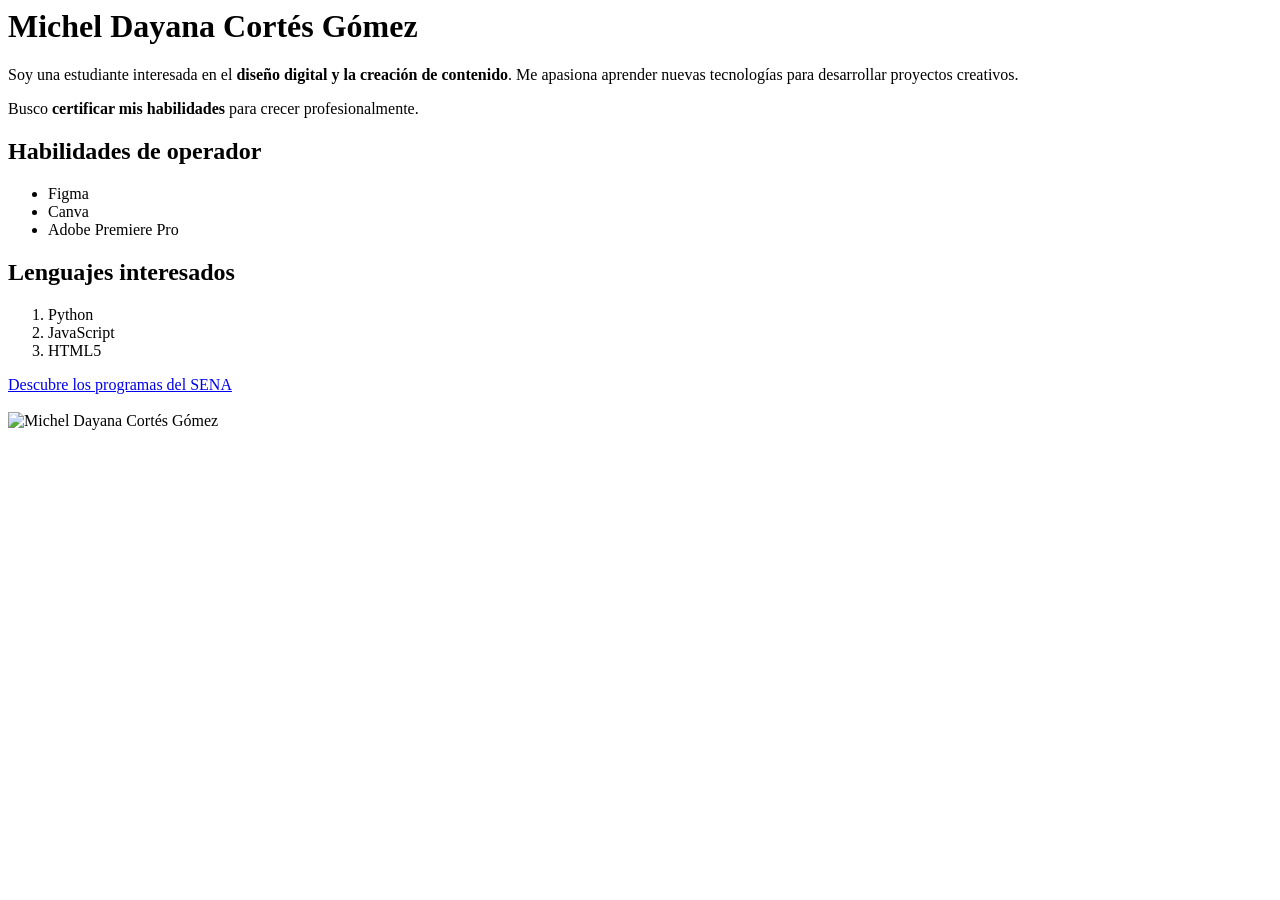
==== index.html @ e856a2d6 "feat: maquetacion completa del expediente" ====
<title>Michel Dayana Cortés Gómez</title>

<link rel="icon" type="image/png" href="https://senacertificados.co/wp-content/uploads/2021/10/logo-de-SENA-png-Negro-300x300-1.png">
</head>

<body>

<h1>Michel Dayana Cortés Gómez</h1>

<p>Soy una estudiante interesada en el <strong>diseño digital y la creación de contenido</strong>. Me apasiona aprender nuevas tecnologías para desarrollar proyectos creativos.</p>

<p>Busco <strong>certificar mis habilidades</strong> para crecer profesionalmente.</p>

<h2>Habilidades de operador</h2>
<ul>
    <li>Figma</li>
    <li>Canva</li>
    <li>Adobe Premiere Pro</li>
</ul>

<h2>Lenguajes interesados</h2>
<ol>
    <li>Python</li>
    <li>JavaScript</li>
    <li>HTML5</li>
</ol>

<a href="https://betowa.sena.edu.co/" target="_blank">
    Descubre los programas del SENA
</a>

<br><br>

<img src="https://r2.fivemanage.com/zHk4zTN1HfpNcmzy6vzPD/descarga(16).jpeg" alt="Michel Dayana Cortés Gómez">

</body>
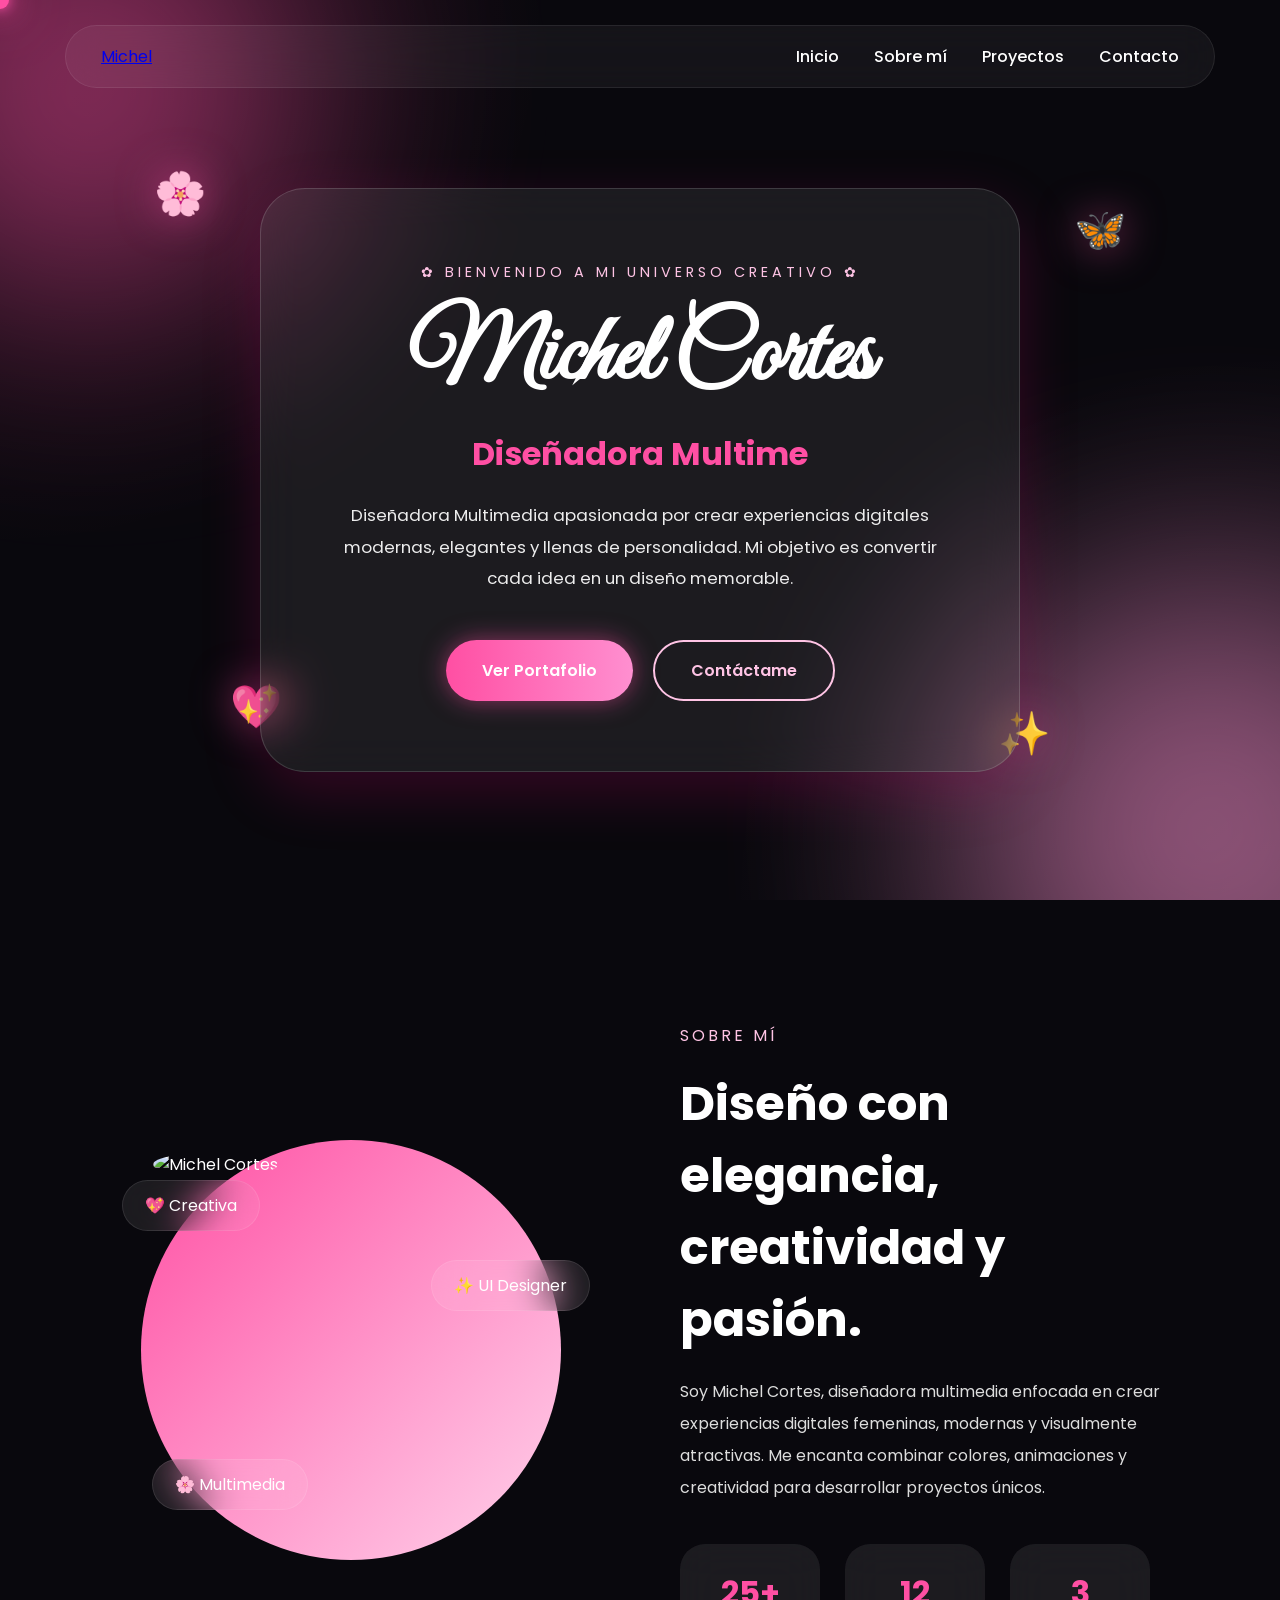
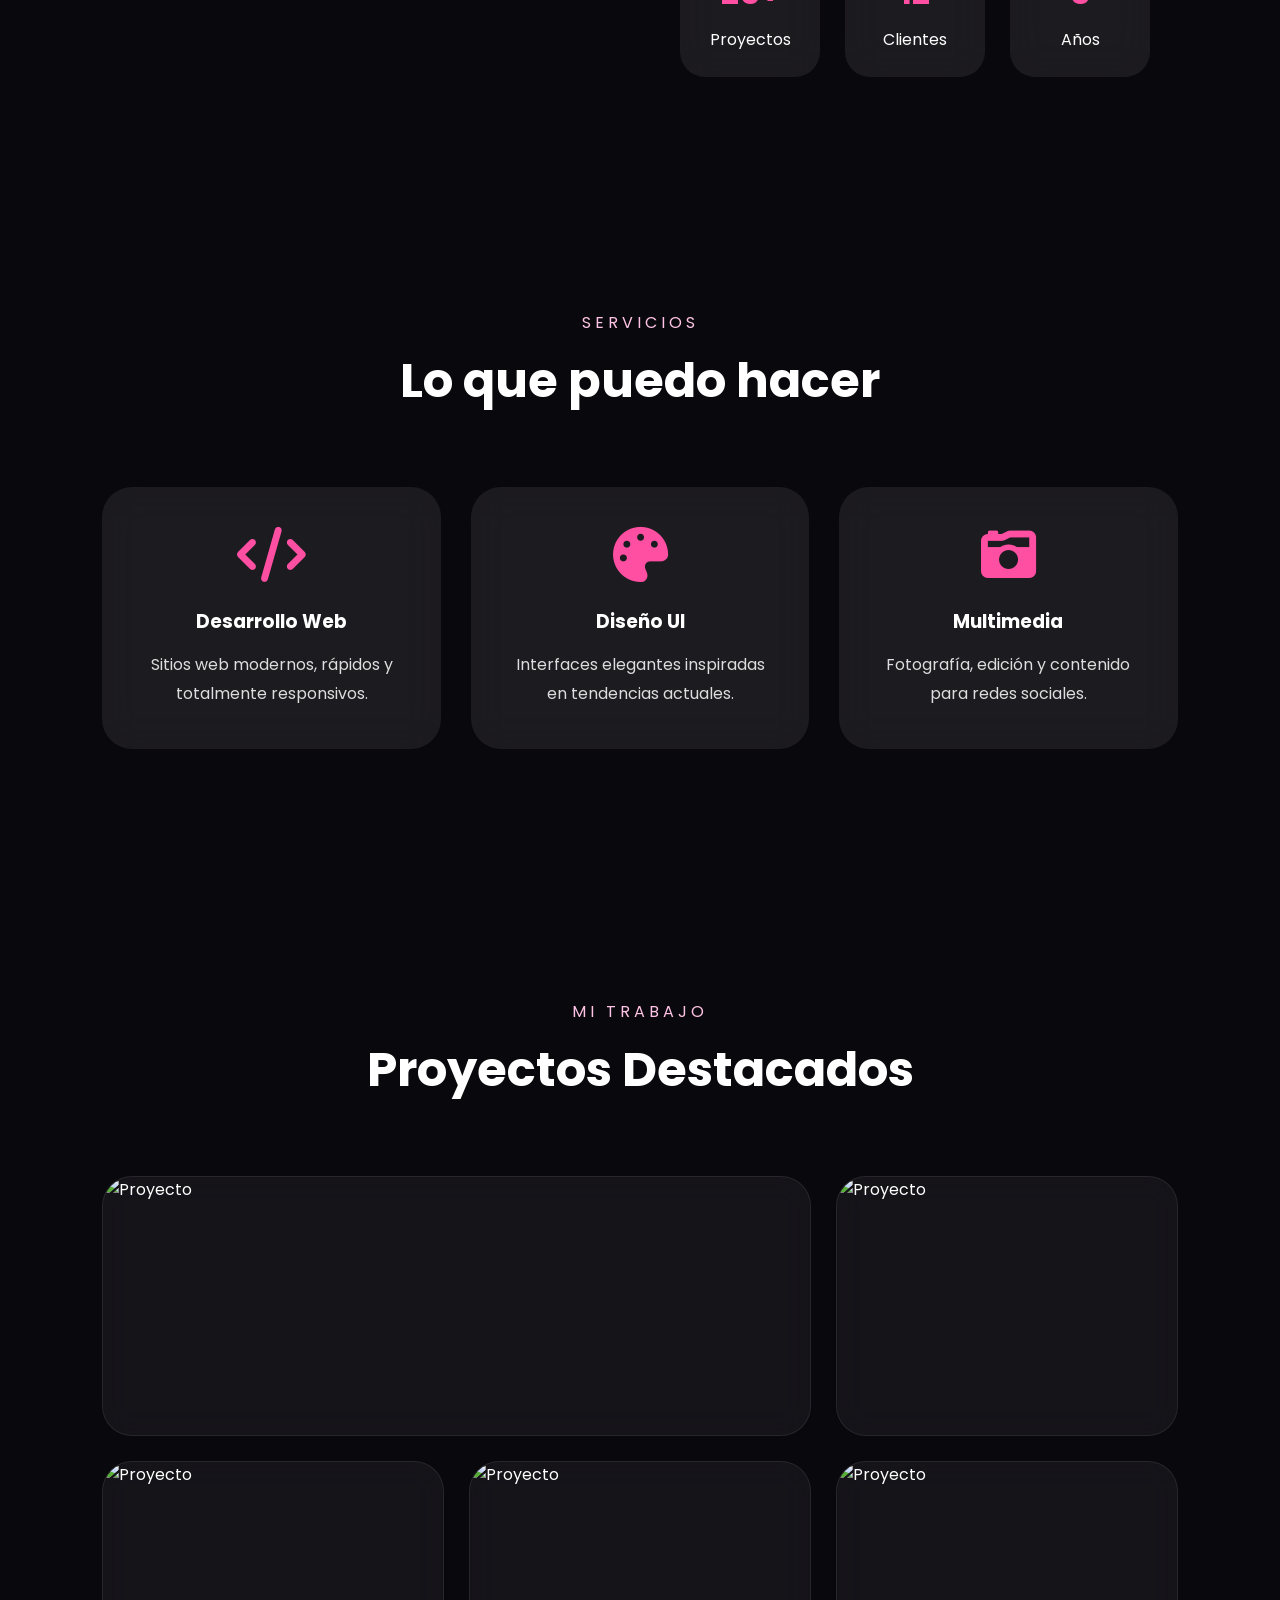
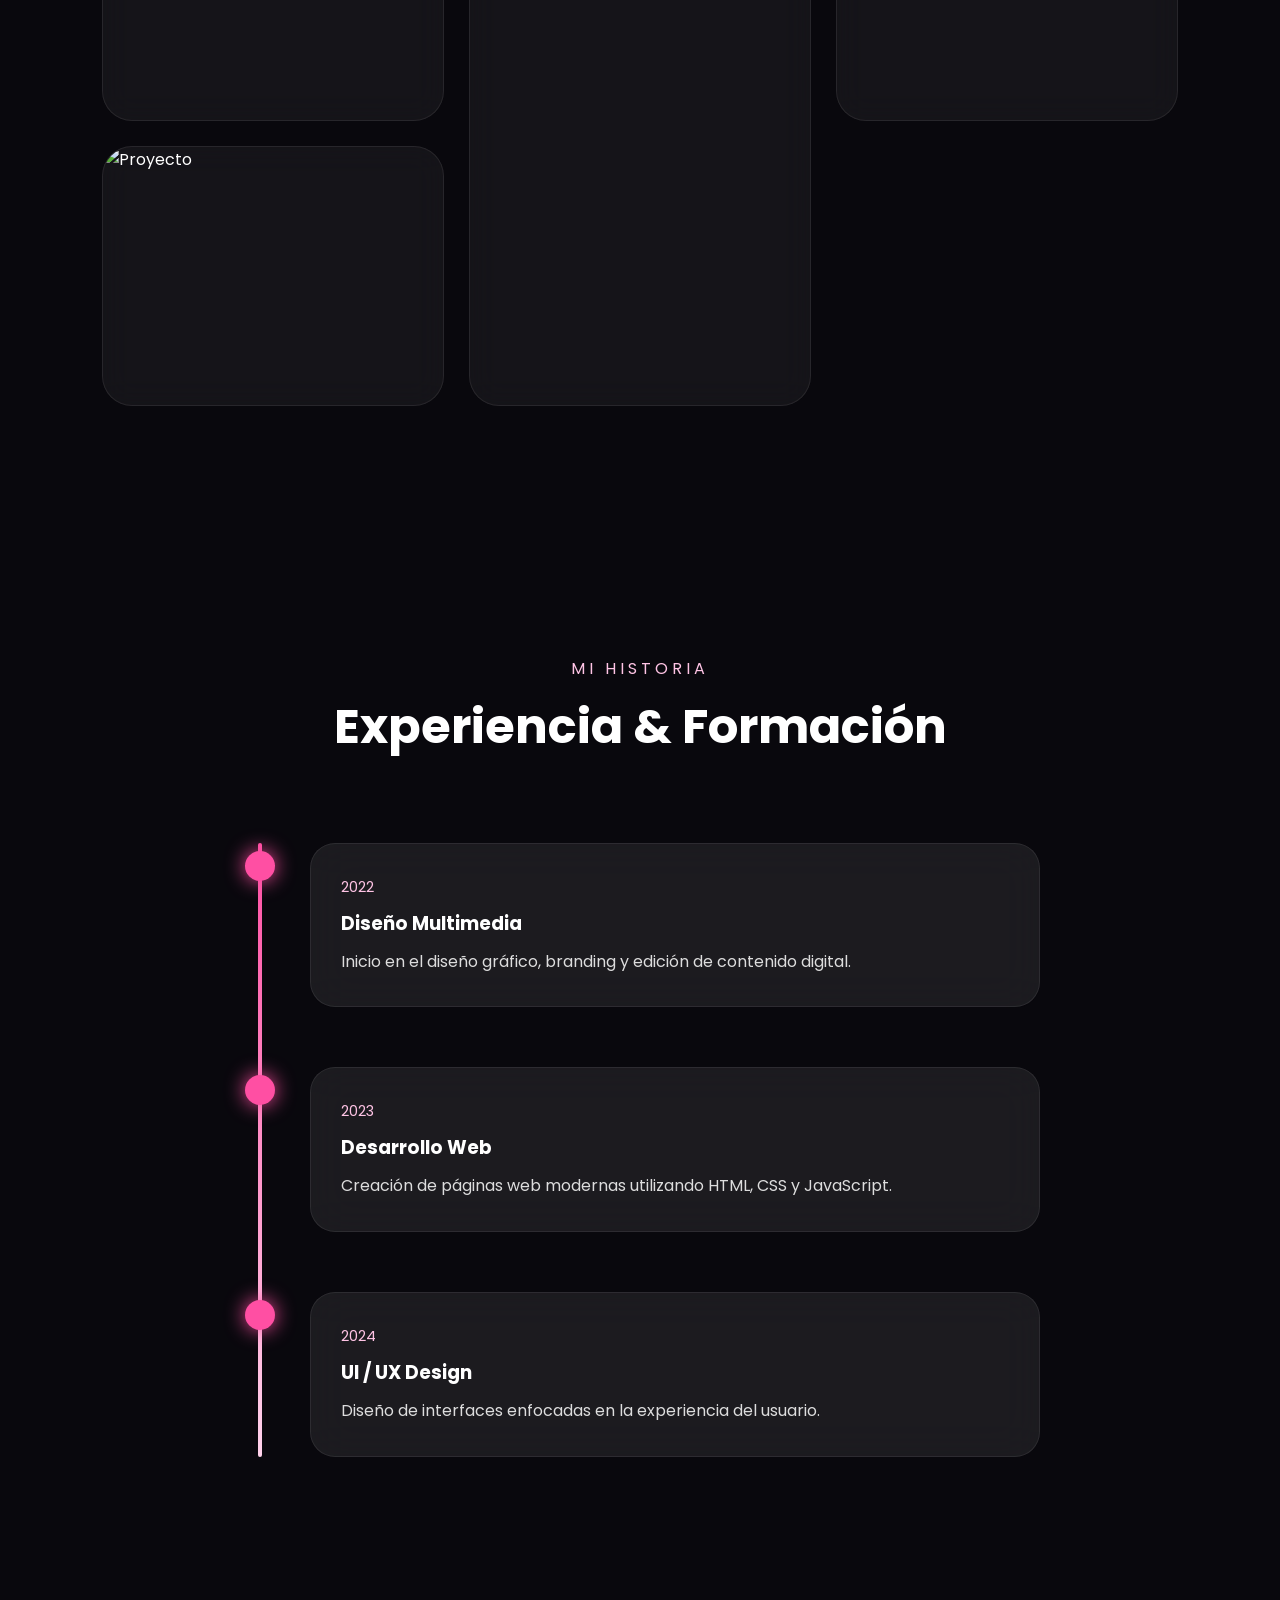
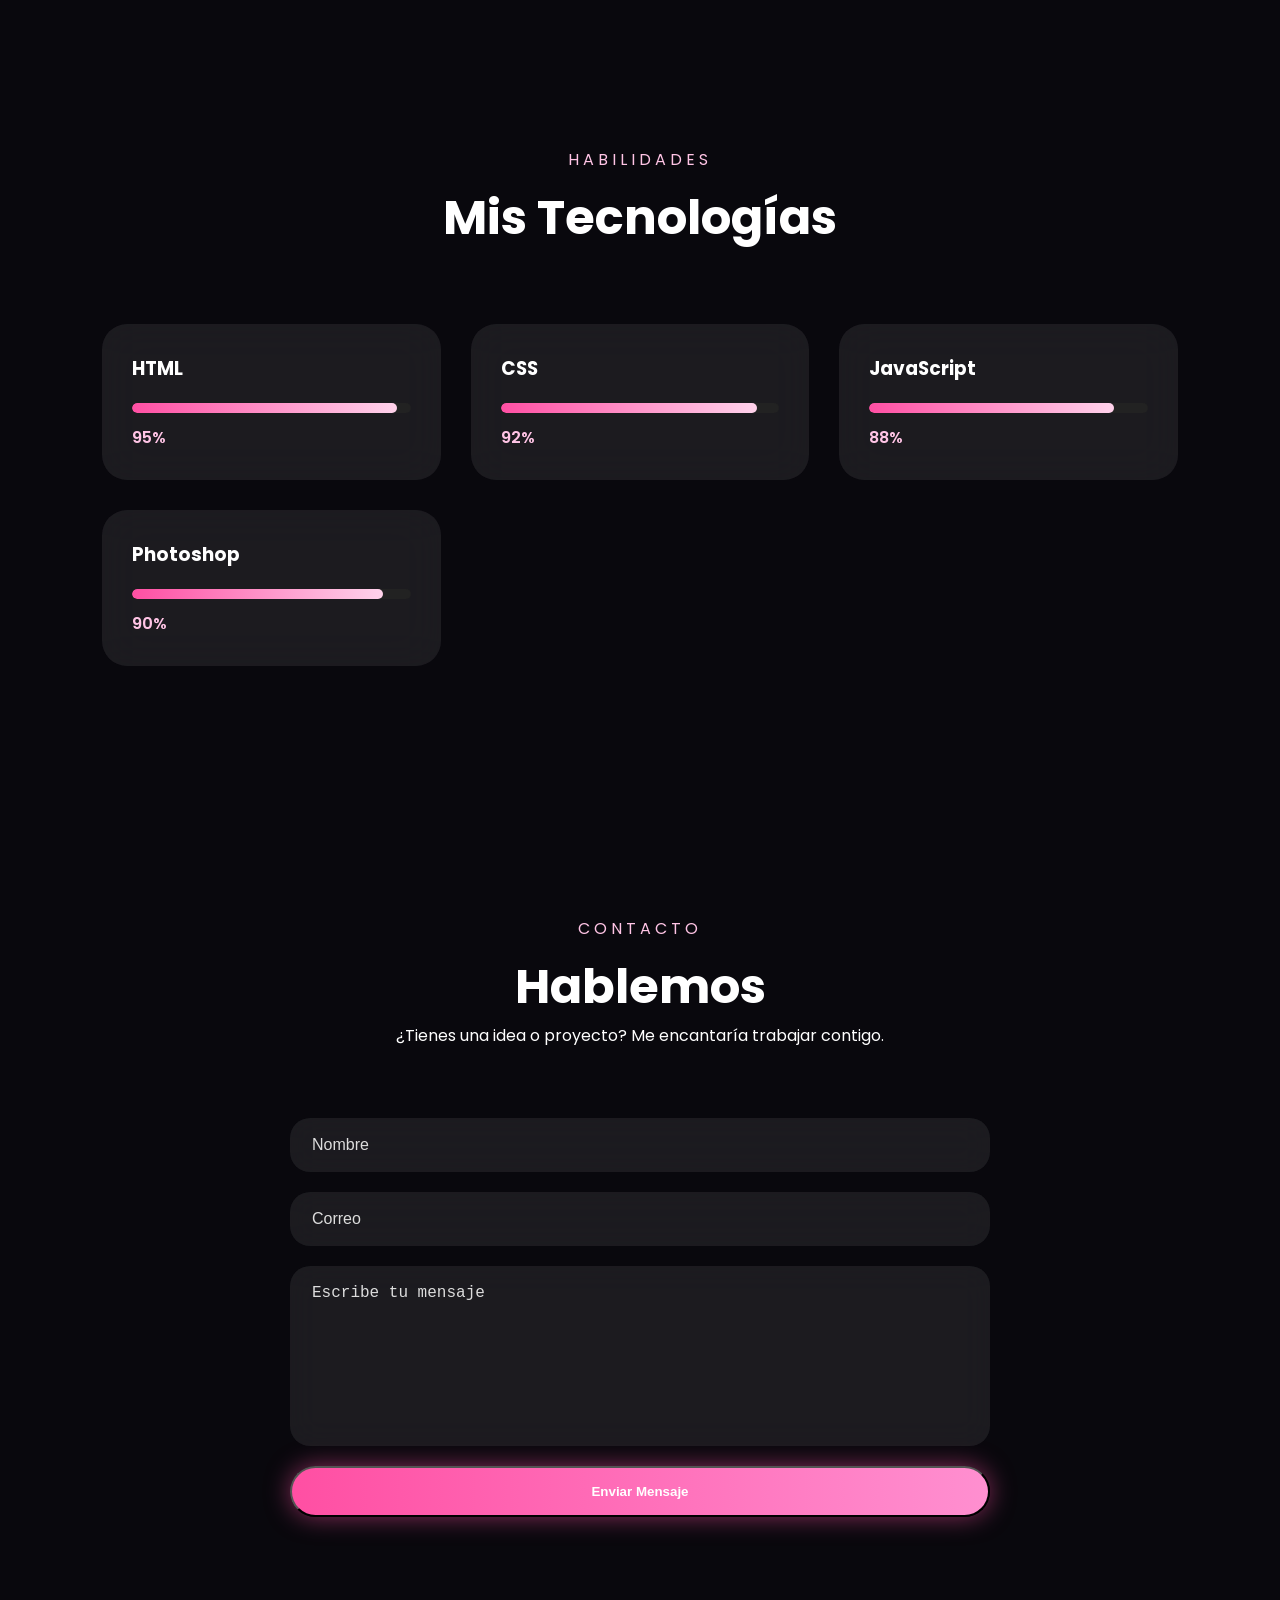
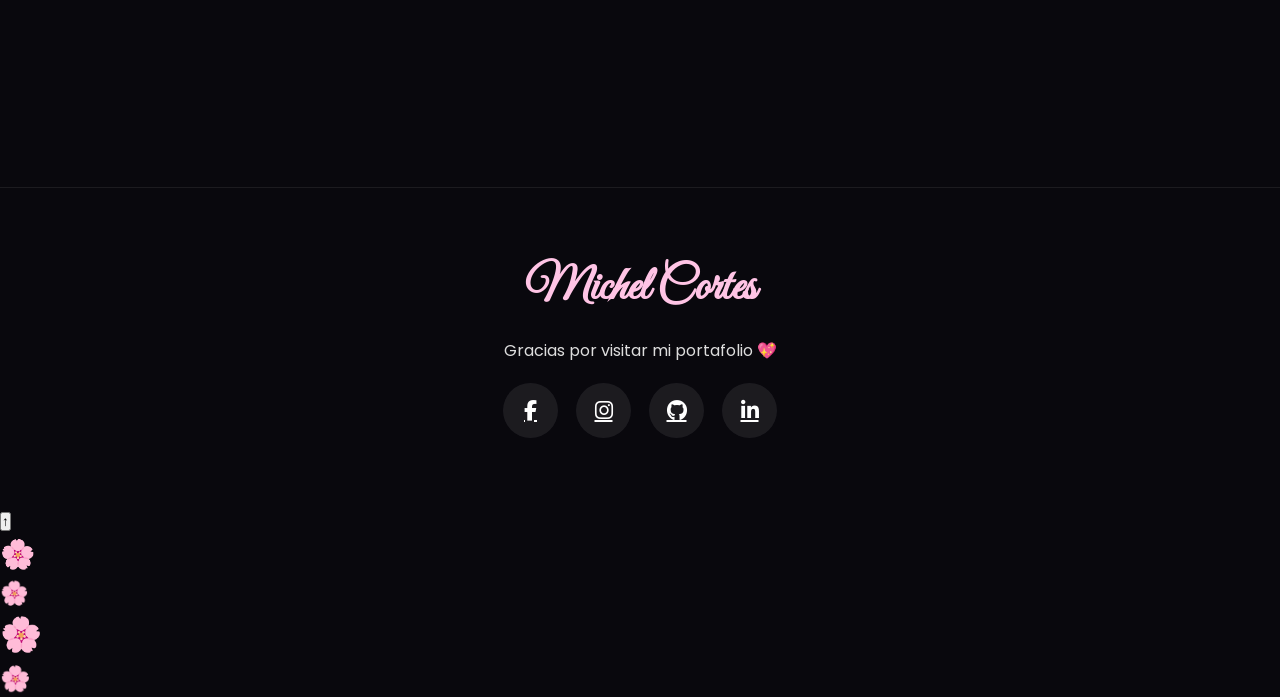
==== commit 9e787e9c: "Rename Index.html to index.html" ====
--- a/index.html
+++ b/index.html
@@ -1,36 +1,586 @@
-<title>Michel Dayana Cortés Gómez</title>
-
-<link rel="icon" type="image/png" href="https://senacertificados.co/wp-content/uploads/2021/10/logo-de-SENA-png-Negro-300x300-1.png">
+<!DOCTYPE html>
+<html lang="es">
+
+<head>
+
+<meta charset="UTF-8">
+<meta name="viewport" content="width=device-width, initial-scale=1.0">
+
+<title>Michel Cortes | Portfolio</title>
+
+<!-- Google Fonts -->
+
+<link rel="preconnect" href="https://fonts.googleapis.com">
+
+<link rel="preconnect" href="https://fonts.gstatic.com" crossorigin>
+
+<link href="https://fonts.googleapis.com/css2?family=Great+Vibes&family=Poppins:wght@300;400;500;600;700&display=swap" rel="stylesheet">
+
+<!-- Font Awesome -->
+
+<link rel="stylesheet"
+href="https://cdnjs.cloudflare.com/ajax/libs/font-awesome/6.7.2/css/all.min.css">
+<link rel="stylesheet" href="style.css">
+
 </head>
 
 <body>
 
-<h1>Michel Dayana Cortés Gómez</h1>
-
-<p>Soy una estudiante interesada en el <strong>diseño digital y la creación de contenido</strong>. Me apasiona aprender nuevas tecnologías para desarrollar proyectos creativos.</p>
-
-<p>Busco <strong>certificar mis habilidades</strong> para crecer profesionalmente.</p>
-
-<h2>Habilidades de operador</h2>
-<ul>
-    <li>Figma</li>
-    <li>Canva</li>
-    <li>Adobe Premiere Pro</li>
-</ul>
-
-<h2>Lenguajes interesados</h2>
-<ol>
-    <li>Python</li>
-    <li>JavaScript</li>
-    <li>HTML5</li>
-</ol>
-
-<a href="https://betowa.sena.edu.co/" target="_blank">
-    Descubre los programas del SENA
+<div class="cursor"></div>
+
+<div class="background">
+
+<div class="blur blur1"></div>
+
+<div class="blur blur2"></div>
+
+</div>
+
+<header class="header">
+
+<a href="#" class="
+">
+
+Michel
+
 </a>
 
-<br><br>
-
-<img src="https://r2.fivemanage.com/zHk4zTN1HfpNcmzy6vzPD/descarga(16).jpeg" alt="Michel Dayana Cortés Gómez">
+<nav class="nav">
+
+<a href="#inicio">Inicio</a>
+
+<a href="#sobre">Sobre mí</a>
+
+<a href="#proyectos">Proyectos</a>
+
+<a href="#contacto">Contacto</a>
+
+</nav>
+
+<div class="menu">
+
+<i class="fa-solid fa-bars"></i>
+
+</div>
+
+</header>
+
+<!--================ HERO =================-->
+
+<section class="hero" id="inicio">
+
+    <!-- Elementos decorativos -->
+
+    <div class="hero__flower flower1">🌸</div>
+    <div class="hero__flower flower2">🦋</div>
+    <div class="hero__flower flower3">💖</div>
+    <div class="hero__flower flower4">✨</div>
+
+    <div class="hero__glass">
+
+        <span class="hero__welcome">
+
+            ✿ Bienvenido a mi universo creativo ✿
+
+        </span>
+
+        <h1 class="hero__title">
+
+            Michel Cortes
+
+        </h1>
+
+        <h2 class="hero__typing">
+
+            <span id="typing"></span>
+
+        </h2>
+
+        <p class="hero__text">
+
+            Diseñadora Multimedia apasionada por crear
+            experiencias digitales modernas, elegantes y
+            llenas de personalidad.
+
+            Mi objetivo es convertir cada idea en un diseño
+            memorable.
+
+        </p>
+
+        <div class="hero__buttons">
+
+            <a href="#proyectos" class="btn btn-primary">
+
+                Ver Portafolio
+
+            </a>
+
+            <a href="#contacto" class="btn btn-secondary">
+
+                Contáctame
+
+            </a>
+
+        </div>
+
+    </div>
+
+</section>
+
+<!--================ ABOUT =================-->
+
+<section class="about" id="sobre">
+
+    <div class="about__image">
+
+        <div class="about__circle">
+
+            <img src="https://r2.fivemanage.com/X8fcvPLLm6LbX6TkrHjlc/WhatsAppImage2026-07-14at6.35.13PM.jpeg" alt="Michel Cortes">
+
+        </div>
+
+        <div class="badge badge-1">
+            💖 Creativa
+        </div>
+
+        <div class="badge badge-2">
+            ✨ UI Designer
+        </div>
+
+        <div class="badge badge-3">
+            🌸 Multimedia
+        </div>
+
+    </div>
+
+    <div class="about__content">
+
+        <span class="section-tag">
+
+            Sobre mí
+
+        </span>
+
+        <h2>
+
+            Diseño con elegancia,
+            creatividad y pasión.
+
+        </h2>
+
+        <p>
+
+            Soy Michel Cortes, diseñadora multimedia enfocada en crear
+            experiencias digitales femeninas, modernas y visualmente
+            atractivas.
+
+            Me encanta combinar colores, animaciones y creatividad para
+            desarrollar proyectos únicos.
+
+        </p>
+
+        <div class="stats">
+
+            <div class="stat">
+
+                <h3>25+</h3>
+
+                <span>Proyectos</span>
+
+            </div>
+
+            <div class="stat">
+
+                <h3>12</h3>
+
+                <span>Clientes</span>
+
+            </div>
+
+            <div class="stat">
+
+                <h3>3</h3>
+
+                <span>Años</span>
+
+            </div>
+
+        </div>
+
+    </div>
+
+</section>
+
+<!--================ SERVICES =================-->
+
+<section class="services">
+
+    <div class="section-title">
+
+        <span>Servicios</span>
+
+        <h2>Lo que puedo hacer</h2>
+
+    </div>
+
+    <div class="services__grid">
+
+        <article class="service">
+
+            <i class="fa-solid fa-code"></i>
+
+            <h3>Desarrollo Web</h3>
+
+            <p>
+
+                Sitios web modernos, rápidos y totalmente responsivos.
+
+            </p>
+
+        </article>
+
+        <article class="service">
+
+            <i class="fa-solid fa-palette"></i>
+
+            <h3>Diseño UI</h3>
+
+            <p>
+
+                Interfaces elegantes inspiradas en tendencias actuales.
+
+            </p>
+
+        </article>
+
+        <article class="service">
+
+            <i class="fa-solid fa-camera-retro"></i>
+
+            <h3>Multimedia</h3>
+
+            <p>
+
+                Fotografía, edición y contenido para redes sociales.
+
+            </p>
+
+        </article>
+
+    </div>
+
+</section>
+
+<!--================ PORTFOLIO =================-->
+
+<section class="portfolio" id="proyectos">
+
+    <div class="section-title">
+
+        <span>Mi Trabajo</span>
+
+        <h2>Proyectos Destacados</h2>
+
+    </div>
+
+    <div class="portfolio-grid">
+
+        <article class="portfolio-card large">
+
+            <img src="https://r2.fivemanage.com/X8fcvPLLm6LbX6TkrHjlc/WhatsAppImage2026-07-21at7.07.00PM.jpeg" alt="Proyecto">
+
+            <div class="portfolio-overlay">
+
+                <h3>Landing Page</h3>
+
+                <p>HTML • CSS • JavaScript</p>
+
+            </div>
+
+        </article>
+
+        <article class="portfolio-card">
+
+            <img src="https://r2.fivemanage.com/X8fcvPLLm6LbX6TkrHjlc/WhatsAppImage2026-07-21at7.07.47PM.jpeg" alt="Proyecto">
+
+            <div class="portfolio-overlay">
+
+                <h3>Branding</h3>
+
+                <p>Identidad Visual</p>
+
+            </div>
+
+        </article>
+
+        <article class="portfolio-card">
+
+            <img src="https://r2.fivemanage.com/X8fcvPLLm6LbX6TkrHjlc/WhatsAppImage2026-07-21at7.08.31PM.jpeg" alt="Proyecto">
+
+            <div class="portfolio-overlay">
+
+                <h3>UI Design</h3>
+
+                <p>Interfaces Modernas</p>
+
+            </div>
+
+        </article>
+
+        <article class="portfolio-card tall">
+
+            <img src="https://r2.fivemanage.com/X8fcvPLLm6LbX6TkrHjlc/WhatsAppImage2026-07-21at7.15.08PM.jpeg" alt="Proyecto">
+
+            <div class="portfolio-overlay">
+
+                <h3>Multimedia</h3>
+
+                <p>Edición Creativa</p>
+
+            </div>
+
+        </article>
+
+        <article class="portfolio-card">
+
+            <img src="https://r2.fivemanage.com/X8fcvPLLm6LbX6TkrHjlc/WhatsAppImage2026-07-21at7.23.01PM.jpeg" alt="Proyecto">
+
+            <div class="portfolio-overlay">
+
+                <h3>Diseño Web</h3>
+
+                <p>Responsive</p>
+
+            </div>
+
+        </article>
+
+        <article class="portfolio-card">
+
+            <img src="https://r2.fivemanage.com/X8fcvPLLm6LbX6TkrHjlc/ICONO(1).pdf.jpg" alt="Proyecto">
+
+            <div class="portfolio-overlay">
+
+                <h3>Creatividad</h3>
+
+                <p>Contenido Digital</p>
+
+            </div>
+
+        </article>
+
+    </div>
+
+</section>
+
+<!--================ EXPERIENCE =================-->
+
+<section class="experience">
+
+    <div class="section-title">
+
+        <span>Mi Historia</span>
+
+        <h2>Experiencia & Formación</h2>
+
+    </div>
+
+    <div class="timeline">
+
+        <div class="timeline-item">
+
+            <div class="timeline-dot"></div>
+
+            <div class="timeline-content">
+
+                <span>2022</span>
+
+                <h3>Diseño Multimedia</h3>
+
+                <p>
+                    Inicio en el diseño gráfico, branding y edición
+                    de contenido digital.
+                </p>
+
+            </div>
+
+        </div>
+
+        <div class="timeline-item">
+
+            <div class="timeline-dot"></div>
+
+            <div class="timeline-content">
+
+                <span>2023</span>
+
+                <h3>Desarrollo Web</h3>
+
+                <p>
+                    Creación de páginas web modernas utilizando
+                    HTML, CSS y JavaScript.
+                </p>
+
+            </div>
+
+        </div>
+
+        <div class="timeline-item">
+
+            <div class="timeline-dot"></div>
+
+            <div class="timeline-content">
+
+                <span>2024</span>
+
+                <h3>UI / UX Design</h3>
+
+                <p>
+                    Diseño de interfaces enfocadas en la experiencia
+                    del usuario.
+                </p>
+
+            </div>
+
+        </div>
+
+    </div>
+
+</section>
+
+<!--================ SKILLS =================-->
+
+<section class="skills">
+
+    <div class="section-title">
+
+        <span>Habilidades</span>
+
+        <h2>Mis Tecnologías</h2>
+
+    </div>
+
+    <div class="skills-grid">
+
+        <div class="skill-card">
+
+            <h3>HTML</h3>
+
+            <div class="bar">
+
+                <div class="progress html"></div>
+
+            </div>
+
+            <span>95%</span>
+
+        </div>
+
+        <div class="skill-card">
+
+            <h3>CSS</h3>
+
+            <div class="bar">
+
+                <div class="progress css"></div>
+
+            </div>
+
+            <span>92%</span>
+
+        </div>
+
+        <div class="skill-card">
+
+            <h3>JavaScript</h3>
+
+            <div class="bar">
+
+                <div class="progress js"></div>
+
+            </div>
+
+            <span>88%</span>
+
+        </div>
+
+        <div class="skill-card">
+
+            <h3>Photoshop</h3>
+
+            <div class="bar">
+
+                <div class="progress ps"></div>
+
+            </div>
+
+            <span>90%</span>
+
+        </div>
+
+    </div>
+
+</section>
+
+<!--================ CONTACT =================-->
+
+<section class="contact" id="contacto">
+
+    <div class="section-title">
+
+        <span>Contacto</span>
+
+        <h2>Hablemos</h2>
+
+        <p>
+            ¿Tienes una idea o proyecto? Me encantaría trabajar contigo.
+        </p>
+
+    </div>
+
+    <form class="contact-form">
+
+        <input type="text" placeholder="Nombre">
+
+        <input type="email" placeholder="Correo">
+
+        <textarea placeholder="Escribe tu mensaje"></textarea>
+
+        <button class="btn btn-primary">
+
+            Enviar Mensaje
+
+        </button>
+
+    </form>
+
+</section>
+
+<!--================ FOOTER =================-->
+
+<footer class="footer">
+
+    <h2>Michel Cortes</h2>
+
+    <p>Gracias por visitar mi portafolio 💖</p>
+
+    <div class="social">
+
+        <a href="https://www.facebook.com/share/1THiebDeWp/"><i class="fab fa-facebook-f"></i></a>
+
+        <a href="https://www.instagram.com/mich_day06?igsh=dXQ0cDF2cjh2Nm1z"><i class="fab fa-instagram"></i></a>
+
+        <a href="#"><i class="fab fa-github"></i></a>
+
+        <a href="#"><i class="fab fa-linkedin-in"></i></a>
+
+    </div>
+
+</footer>
+
 
 </body>
+
+<script src="script.js"></script>
+
+</html>
--- a/style.css
+++ b/style.css
@@ -0,0 +1,1364 @@
+
+
+/*========================
+RESET
+========================*/
+
+*{
+
+margin:0;
+padding:0;
+box-sizing:border-box;
+
+}
+
+html{
+
+scroll-behavior:smooth;
+
+}
+
+body{
+
+font-family:'Poppins',sans-serif;
+
+background:#09080D;
+
+color:#fff;
+
+overflow-x:hidden;
+
+position:relative;
+
+cursor:none;
+
+}
+
+/*========================
+VARIABLES
+========================*/
+
+:root{
+
+--pink:#ff4fa3;
+--pink-soft:#ffc4e5;
+--pink-light:#ffe7f5;
+
+--black:#09080D;
+
+--glass:rgba(255,255,255,.08);
+
+--glass-border:rgba(255,255,255,.15);
+
+--white:#ffffff;
+
+}
+
+/*========================
+SCROLL
+========================*/
+
+::-webkit-scrollbar{
+
+width:10px;
+
+}
+
+::-webkit-scrollbar-track{
+
+background:#111;
+
+}
+
+::-webkit-scrollbar-thumb{
+
+background:linear-gradient(var(--pink),#ff8fd0);
+
+border-radius:30px;
+
+}
+
+/*========================
+CURSOR
+========================*/
+
+.cursor{
+
+position:fixed;
+
+width:18px;
+height:18px;
+
+background:var(--pink);
+
+border-radius:50%;
+
+pointer-events:none;
+
+transform:translate(-50%,-50%);
+
+box-shadow:
+
+0 0 12px var(--pink),
+0 0 30px var(--pink),
+0 0 60px var(--pink);
+
+z-index:999999;
+
+transition:.05s;
+
+}
+
+/*========================
+BACKGROUND
+========================*/
+
+.background{
+
+position:fixed;
+
+inset:0;
+
+overflow:hidden;
+
+z-index:-10;
+
+background:
+
+radial-gradient(circle at top left,#ff4fa320 0%,transparent 35%),
+
+radial-gradient(circle at bottom right,#ffb7e620 0%,transparent 35%),
+
+#09080D;
+
+}
+
+.blur{
+
+position:absolute;
+
+border-radius:50%;
+
+filter:blur(120px);
+
+opacity:.5;
+
+}
+
+.blur1{
+
+width:420px;
+height:420px;
+
+background:#ff4fa3;
+
+top:-120px;
+left:-120px;
+
+}
+
+.blur2{
+
+width:500px;
+height:500px;
+
+background:#ff8fd0;
+
+bottom:-180px;
+right:-180px;
+
+}
+
+/*========================
+HEADER
+========================*/
+
+.header{
+
+position:fixed;
+
+top:25px;
+
+left:50%;
+
+transform:translateX(-50%);
+
+width:min(1150px,92%);
+
+padding:18px 35px;
+
+display:flex;
+
+justify-content:space-between;
+
+align-items:center;
+
+background:rgba(255,255,255,.05);
+
+backdrop-filter:blur(18px);
+
+border:1px solid rgba(255,255,255,.08);
+
+border-radius:60px;
+
+z-index:999;
+
+}
+
+.logo{
+
+font-family:"Great Vibes",cursive;
+
+font-size:42px;
+
+color:var(--pink-soft);
+
+text-decoration:none;
+
+}
+
+.nav{
+
+display:flex;
+
+gap:35px;
+
+}
+
+.nav a{
+
+text-decoration:none;
+
+color:#fff;
+
+font-weight:500;
+
+position:relative;
+
+transition:.3s;
+
+}
+
+.nav a::after{
+
+content:"";
+
+position:absolute;
+
+left:0;
+bottom:-8px;
+
+width:0;
+
+height:2px;
+
+background:var(--pink);
+
+transition:.35s;
+
+}
+
+.nav a:hover{
+
+color:var(--pink-soft);
+
+}
+
+.nav a:hover::after{
+
+width:100%;
+
+}
+
+.menu{
+
+display:none;
+
+font-size:28px;
+
+color:white;
+
+cursor:pointer;
+
+}
+
+/*========================
+BOTONES
+========================*/
+
+.btn{
+
+display:inline-flex;
+
+align-items:center;
+
+justify-content:center;
+
+padding:16px 36px;
+
+border-radius:60px;
+
+text-decoration:none;
+
+font-weight:600;
+
+transition:.35s;
+
+}
+
+.btn-primary{
+
+background:linear-gradient(90deg,#ff4fa3,#ff8fd0);
+
+color:white;
+
+box-shadow:0 0 25px #ff4fa380;
+
+}
+
+.btn-primary:hover{
+
+transform:translateY(-6px);
+
+}
+
+.btn-secondary{
+
+border:2px solid var(--pink-soft);
+
+color:var(--pink-soft);
+
+}
+
+.btn-secondary:hover{
+
+background:var(--pink-soft);
+
+color:#111;
+
+}
+
+/*========================
+SECCIONES
+========================*/
+
+section{
+
+padding:110px 8%;
+
+}
+
+/*========================
+RESPONSIVE
+========================*/
+
+@media(max-width:900px){
+
+.nav{
+
+display:none;
+
+}
+
+.menu{
+
+display:block;
+
+}
+
+section{
+
+padding:90px 6%;
+
+}
+
+}
+
+/*=====================================
+HERO
+======================================*/
+
+.hero{
+
+min-height:100vh;
+
+display:flex;
+
+justify-content:center;
+
+align-items:center;
+
+position:relative;
+
+overflow:hidden;
+
+padding-top:170px;
+
+}
+
+/* Cristal */
+
+.hero__glass{
+
+width:min(760px,100%);
+
+padding:70px;
+
+border-radius:45px;
+
+background:rgba(255,255,255,.08);
+
+backdrop-filter:blur(22px);
+
+border:1px solid rgba(255,255,255,.15);
+
+text-align:center;
+
+box-shadow:
+
+0 20px 60px rgba(255,0,140,.18);
+
+animation:float 6s ease-in-out infinite;
+
+}
+
+/* Texto */
+
+.hero__welcome{
+
+letter-spacing:4px;
+
+color:var(--pink-soft);
+
+font-size:.9rem;
+
+text-transform:uppercase;
+
+}
+
+.hero__title{
+
+font-family:"Great Vibes",cursive;
+
+font-size:6rem;
+
+margin:25px 0;
+
+line-height:1;
+
+color:white;
+
+}
+
+.hero__typing{
+
+height:45px;
+
+font-size:2rem;
+
+color:var(--pink);
+
+margin-bottom:25px;
+
+}
+
+.hero__text{
+
+max-width:620px;
+
+margin:auto;
+
+line-height:1.9;
+
+font-size:1.05rem;
+
+color:#ededed;
+
+}
+
+/* Botones */
+
+.hero__buttons{
+
+display:flex;
+
+justify-content:center;
+
+gap:20px;
+
+margin-top:45px;
+
+flex-wrap:wrap;
+
+}
+
+/* Decoración */
+
+.hero__flower{
+
+position:absolute;
+
+font-size:42px;
+
+user-select:none;
+
+animation:floating 7s ease-in-out infinite;
+
+filter:drop-shadow(0 0 20px rgba(255,80,170,.5));
+
+}
+
+.flower1{
+
+top:18%;
+
+left:12%;
+
+}
+
+.flower2{
+
+top:22%;
+
+right:12%;
+
+animation-delay:2s;
+
+}
+
+.flower3{
+
+bottom:18%;
+
+left:18%;
+
+animation-delay:1s;
+
+}
+
+.flower4{
+
+bottom:15%;
+
+right:18%;
+
+animation-delay:3s;
+
+}
+
+/* Animaciones */
+
+@keyframes float{
+
+0%,100%{
+
+transform:translateY(0);
+
+}
+
+50%{
+
+transform:translateY(-15px);
+
+}
+
+}
+
+@keyframes floating{
+
+0%,100%{
+
+transform:translateY(0) rotate(0deg);
+
+}
+
+50%{
+
+transform:translateY(-20px) rotate(8deg);
+
+}
+
+}
+
+/* Responsive */
+
+@media(max-width:900px){
+
+.hero__glass{
+
+padding:45px 30px;
+
+}
+
+.hero__title{
+
+font-size:4rem;
+
+}
+
+.hero__typing{
+
+font-size:1.4rem;
+
+}
+
+.hero__flower{
+
+font-size:28px;
+
+}
+
+}
+
+/*================ ABOUT =================*/
+
+.about{
+
+display:grid;
+
+grid-template-columns:1fr 1fr;
+
+gap:80px;
+
+align-items:center;
+
+min-height:100vh;
+
+}
+
+.about__image{
+
+position:relative;
+
+display:flex;
+
+justify-content:center;
+
+}
+
+.about__circle{
+
+width:420px;
+height:420px;
+
+border-radius:50%;
+
+padding:12px;
+
+background:linear-gradient(135deg,var(--pink),#ffd2eb);
+
+}
+
+.about__circle img{
+
+width:100%;
+height:100%;
+
+border-radius:50%;
+
+object-fit:cover;
+
+}
+
+.badge{
+
+position:absolute;
+
+padding:12px 22px;
+
+background:rgba(255,255,255,.08);
+
+backdrop-filter:blur(20px);
+
+border:1px solid rgba(255,255,255,.1);
+
+border-radius:50px;
+
+}
+
+.badge-1{
+
+left:20px;
+
+top:40px;
+
+}
+
+.badge-2{
+
+right:10px;
+
+top:120px;
+
+}
+
+.badge-3{
+
+bottom:50px;
+
+left:50px;
+
+}
+
+.section-tag{
+
+color:var(--pink-soft);
+
+text-transform:uppercase;
+
+letter-spacing:3px;
+
+}
+
+.about__content h2{
+
+font-size:3rem;
+
+margin:20px 0;
+
+}
+
+.about__content p{
+
+line-height:2;
+
+color:#ddd;
+
+margin-bottom:40px;
+
+}
+
+.stats{
+
+display:flex;
+
+gap:25px;
+
+flex-wrap:wrap;
+
+}
+
+.stat{
+
+padding:25px;
+
+min-width:140px;
+
+border-radius:25px;
+
+background:rgba(255,255,255,.08);
+
+backdrop-filter:blur(20px);
+
+text-align:center;
+
+}
+
+.stat h3{
+
+font-size:2rem;
+
+color:var(--pink);
+
+margin-bottom:10px;
+
+}
+
+/*================ SERVICES =================*/
+
+.section-title{
+
+text-align:center;
+
+margin-bottom:70px;
+
+}
+
+.section-title span{
+
+color:var(--pink-soft);
+
+letter-spacing:4px;
+
+text-transform:uppercase;
+
+}
+
+.section-title h2{
+
+font-size:3rem;
+
+margin-top:10px;
+
+}
+
+.services__grid{
+
+display:grid;
+
+grid-template-columns:repeat(auto-fit,minmax(260px,1fr));
+
+gap:30px;
+
+}
+
+.service{
+
+padding:40px;
+
+border-radius:30px;
+
+background:rgba(255,255,255,.08);
+
+backdrop-filter:blur(20px);
+
+text-align:center;
+
+transition:.4s;
+
+}
+
+.service:hover{
+
+transform:translateY(-12px);
+
+box-shadow:0 20px 40px rgba(255,79,163,.25);
+
+}
+
+.service i{
+
+font-size:55px;
+
+color:var(--pink);
+
+margin-bottom:25px;
+
+}
+
+.service h3{
+
+margin-bottom:15px;
+
+}
+
+.service p{
+
+color:#ddd;
+
+line-height:1.8;
+
+}
+
+/*================ RESPONSIVE =================*/
+
+@media(max-width:900px){
+
+.about{
+
+grid-template-columns:1fr;
+
+text-align:center;
+
+}
+
+.about__circle{
+
+width:280px;
+height:280px;
+
+}
+
+.stats{
+
+justify-content:center;
+
+}
+
+.badge{
+
+display:none;
+
+}
+
+}
+
+/*================ PORTFOLIO =================*/
+
+.portfolio{
+
+padding-top:140px;
+
+}
+
+.portfolio-grid{
+
+display:grid;
+
+grid-template-columns:repeat(3,1fr);
+
+grid-auto-rows:260px;
+
+gap:25px;
+
+margin-top:70px;
+
+}
+
+.portfolio-card{
+
+position:relative;
+
+overflow:hidden;
+
+border-radius:30px;
+
+cursor:pointer;
+
+transition:.5s;
+
+background:rgba(255,255,255,.05);
+
+backdrop-filter:blur(15px);
+
+border:1px solid rgba(255,255,255,.08);
+
+}
+
+.portfolio-card.large{
+
+grid-column:span 2;
+
+}
+
+.portfolio-card.tall{
+
+grid-row:span 2;
+
+}
+
+.portfolio-card img{
+
+width:100%;
+height:100%;
+
+object-fit:cover;
+
+transition:.7s;
+
+}
+
+.portfolio-overlay{
+
+position:absolute;
+
+inset:0;
+
+display:flex;
+
+flex-direction:column;
+
+justify-content:flex-end;
+
+padding:30px;
+
+background:linear-gradient(
+transparent,
+rgba(0,0,0,.8)
+);
+
+opacity:0;
+
+transition:.5s;
+
+}
+
+.portfolio-overlay h3{
+
+font-size:1.6rem;
+
+margin-bottom:10px;
+
+}
+
+.portfolio-overlay p{
+
+color:#ffd2eb;
+
+}
+
+.portfolio-card:hover{
+
+transform:translateY(-12px);
+
+box-shadow:0 20px 50px rgba(255,79,163,.35);
+
+}
+
+.portfolio-card:hover img{
+
+transform:scale(1.15);
+
+}
+
+.portfolio-card:hover .portfolio-overlay{
+
+opacity:1;
+
+}
+
+/*================ RESPONSIVE =================*/
+
+@media(max-width:950px){
+
+.portfolio-grid{
+
+grid-template-columns:1fr;
+
+grid-auto-rows:280px;
+
+}
+
+.portfolio-card.large,
+
+.portfolio-card.tall{
+
+grid-column:auto;
+
+grid-row:auto;
+
+}
+
+}
+
+/*================ EXPERIENCE =================*/
+
+.experience{
+
+padding-top:140px;
+
+}
+
+.timeline{
+
+position:relative;
+
+max-width:800px;
+
+margin:80px auto;
+
+}
+
+.timeline::before{
+
+content:"";
+
+position:absolute;
+
+left:18px;
+
+top:0;
+
+width:4px;
+
+height:100%;
+
+background:linear-gradient(var(--pink),#ffd2eb);
+
+border-radius:30px;
+
+}
+
+.timeline-item{
+
+position:relative;
+
+padding-left:70px;
+
+margin-bottom:60px;
+
+}
+
+.timeline-dot{
+
+position:absolute;
+
+left:5px;
+
+top:8px;
+
+width:30px;
+
+height:30px;
+
+border-radius:50%;
+
+background:var(--pink);
+
+box-shadow:0 0 20px var(--pink);
+
+}
+
+.timeline-content{
+
+padding:30px;
+
+background:rgba(255,255,255,.08);
+
+backdrop-filter:blur(20px);
+
+border-radius:25px;
+
+border:1px solid rgba(255,255,255,.08);
+
+}
+
+.timeline-content span{
+
+color:var(--pink-soft);
+
+font-size:.9rem;
+
+}
+
+.timeline-content h3{
+
+margin:10px 0;
+
+}
+
+.timeline-content p{
+
+line-height:1.8;
+
+color:#ddd;
+
+}
+
+/*================ SKILLS =================*/
+
+.skills{
+
+padding-top:100px;
+
+}
+
+.skills-grid{
+
+display:grid;
+
+grid-template-columns:repeat(auto-fit,minmax(320px,1fr));
+
+gap:30px;
+
+margin-top:70px;
+
+}
+
+.skill-card{
+
+padding:30px;
+
+border-radius:25px;
+
+background:rgba(255,255,255,.08);
+
+backdrop-filter:blur(20px);
+
+}
+
+.skill-card h3{
+
+margin-bottom:20px;
+
+}
+
+.bar{
+
+height:10px;
+
+background:#222;
+
+border-radius:30px;
+
+overflow:hidden;
+
+margin-bottom:12px;
+
+}
+
+.progress{
+
+height:100%;
+
+background:linear-gradient(90deg,var(--pink),#ffd2eb);
+
+border-radius:30px;
+
+}
+
+.html{
+
+width:95%;
+
+}
+
+.css{
+
+width:92%;
+
+}
+
+.js{
+
+width:88%;
+
+}
+
+.ps{
+
+width:90%;
+
+}
+
+.skill-card span{
+
+color:var(--pink-soft);
+
+font-weight:600;
+
+}
+
+/*================ CONTACT =================*/
+
+.contact{
+
+padding-top:140px;
+
+text-align:center;
+
+}
+
+.contact-form{
+
+max-width:700px;
+
+margin:60px auto;
+
+display:flex;
+
+flex-direction:column;
+
+gap:20px;
+
+}
+
+.contact-form input,
+.contact-form textarea{
+
+padding:18px 22px;
+
+border:none;
+
+outline:none;
+
+border-radius:20px;
+
+background:rgba(255,255,255,.08);
+
+backdrop-filter:blur(15px);
+
+color:white;
+
+font-size:1rem;
+
+}
+
+.contact-form textarea{
+
+height:180px;
+
+resize:none;
+
+}
+
+.contact-form input::placeholder,
+.contact-form textarea::placeholder{
+
+color:#ddd;
+
+}
+
+/*================ FOOTER =================*/
+
+.footer{
+
+padding:70px 20px;
+
+text-align:center;
+
+margin-top:100px;
+
+border-top:1px solid rgba(255,255,255,.08);
+
+}
+
+.footer h2{
+
+font-family:"Great Vibes",cursive;
+
+font-size:3rem;
+
+color:var(--pink-soft);
+
+}
+
+.footer p{
+
+margin:20px 0;
+
+color:#ddd;
+
+}
+
+.social{
+
+display:flex;
+
+justify-content:center;
+
+gap:18px;
+
+}
+
+.social a{
+
+width:55px;
+
+height:55px;
+
+border-radius:50%;
+
+display:flex;
+
+justify-content:center;
+
+align-items:center;
+
+background:rgba(255,255,255,.08);
+
+color:white;
+
+font-size:1.3rem;
+
+transition:.35s;
+
+}
+
+.social a:hover{
+
+background:var(--pink);
+
+transform:translateY(-8px);
+
+}
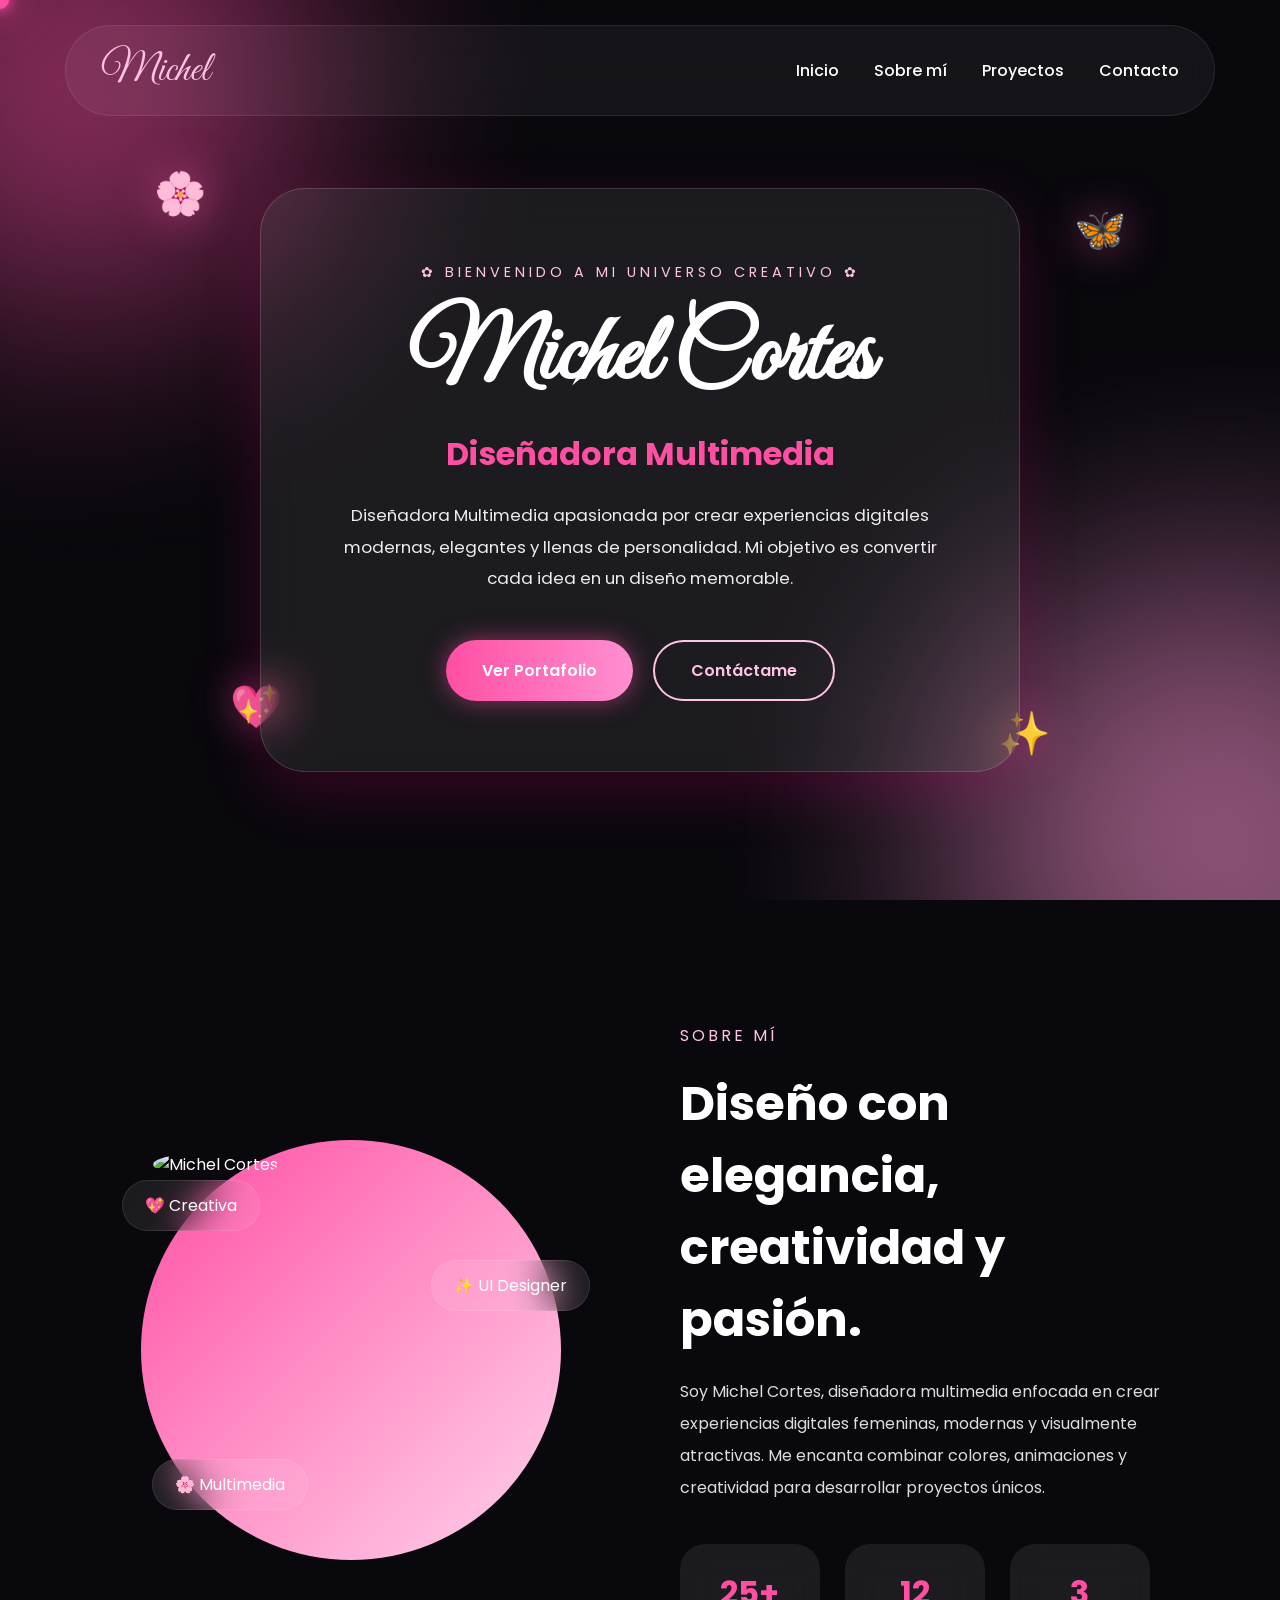
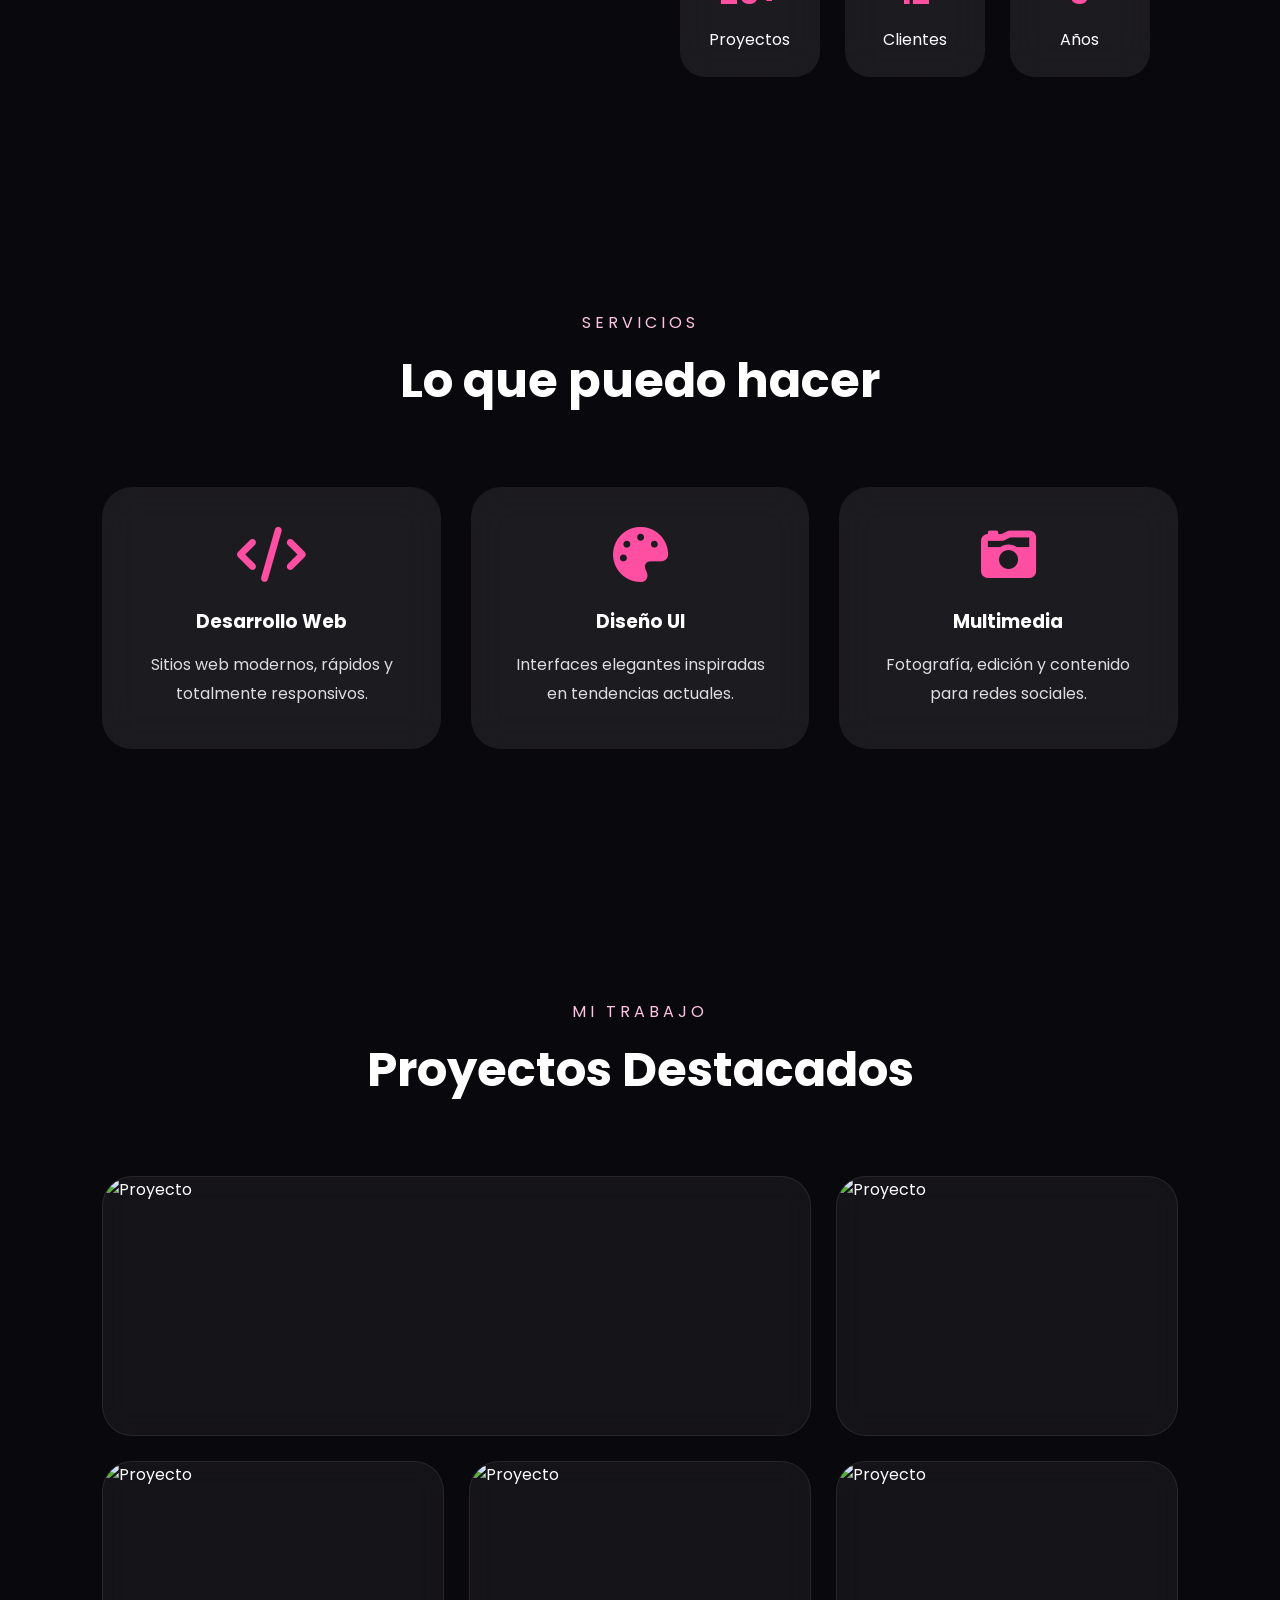
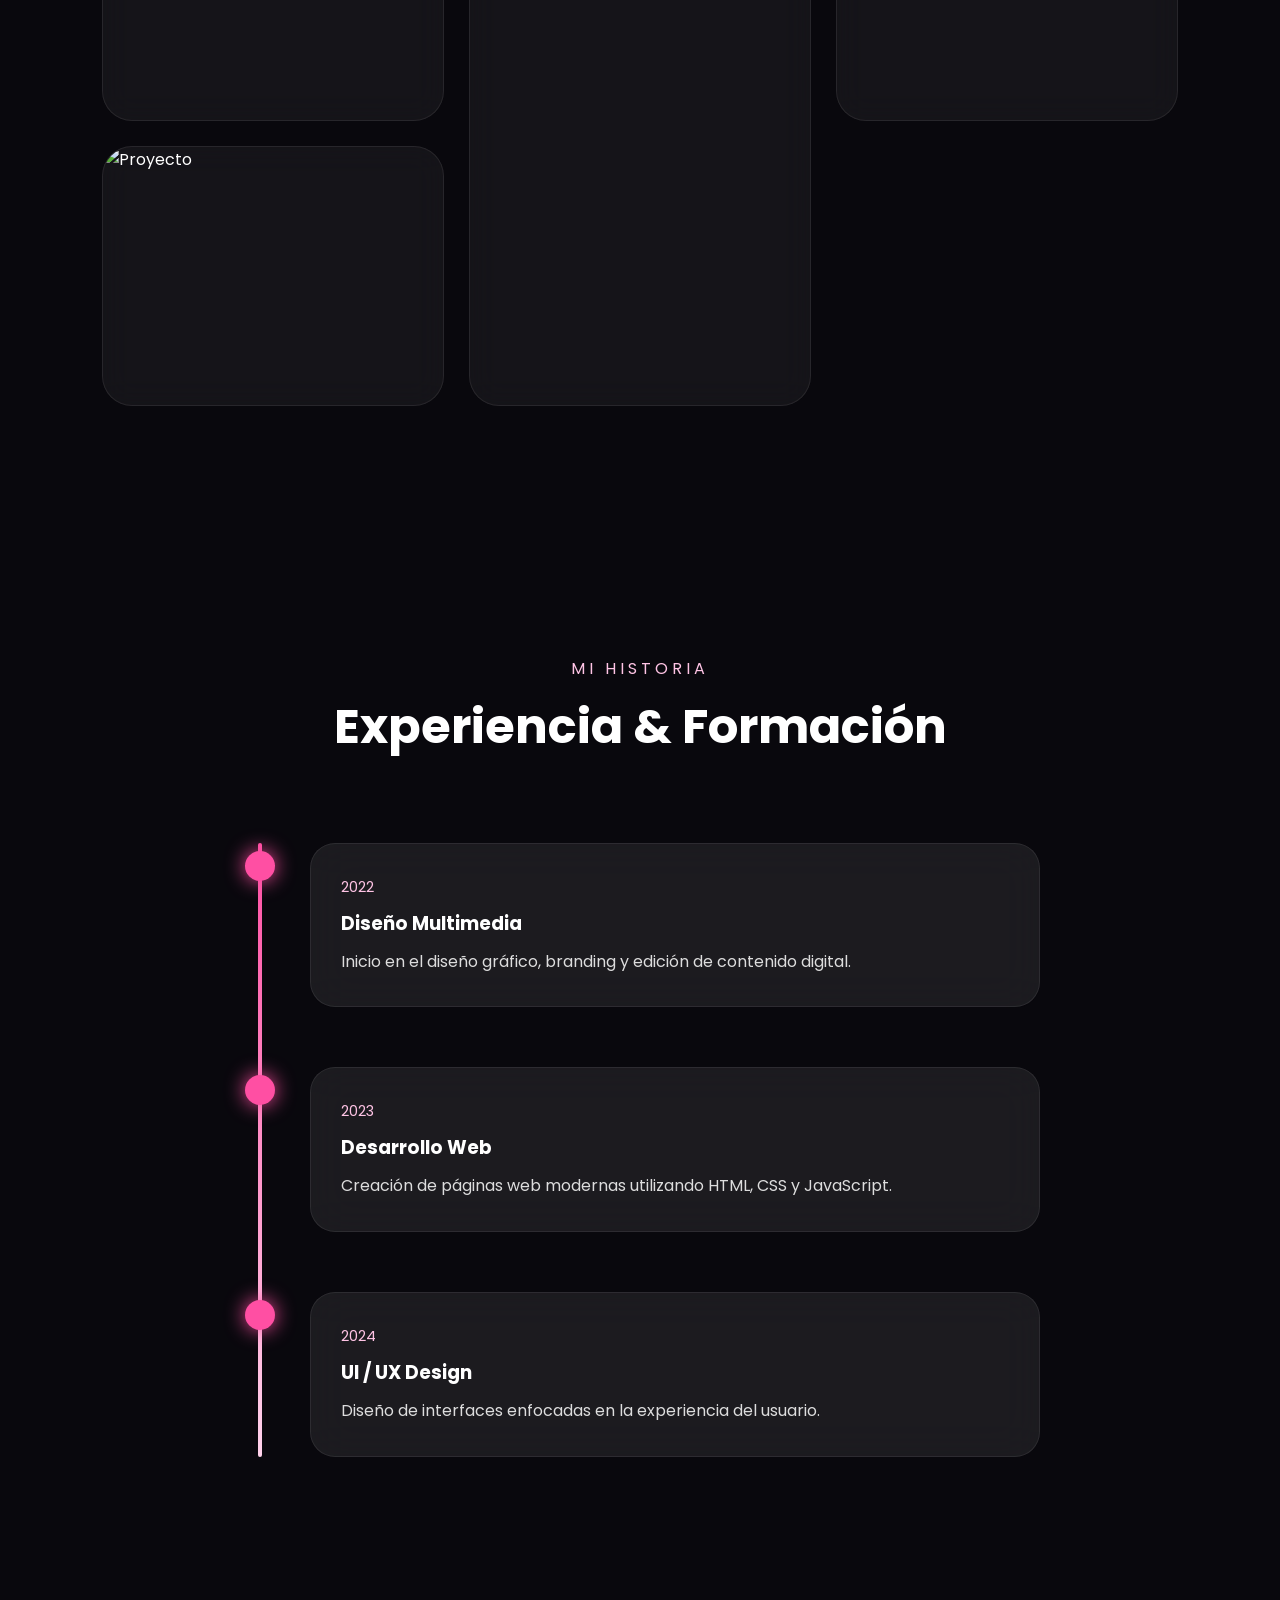
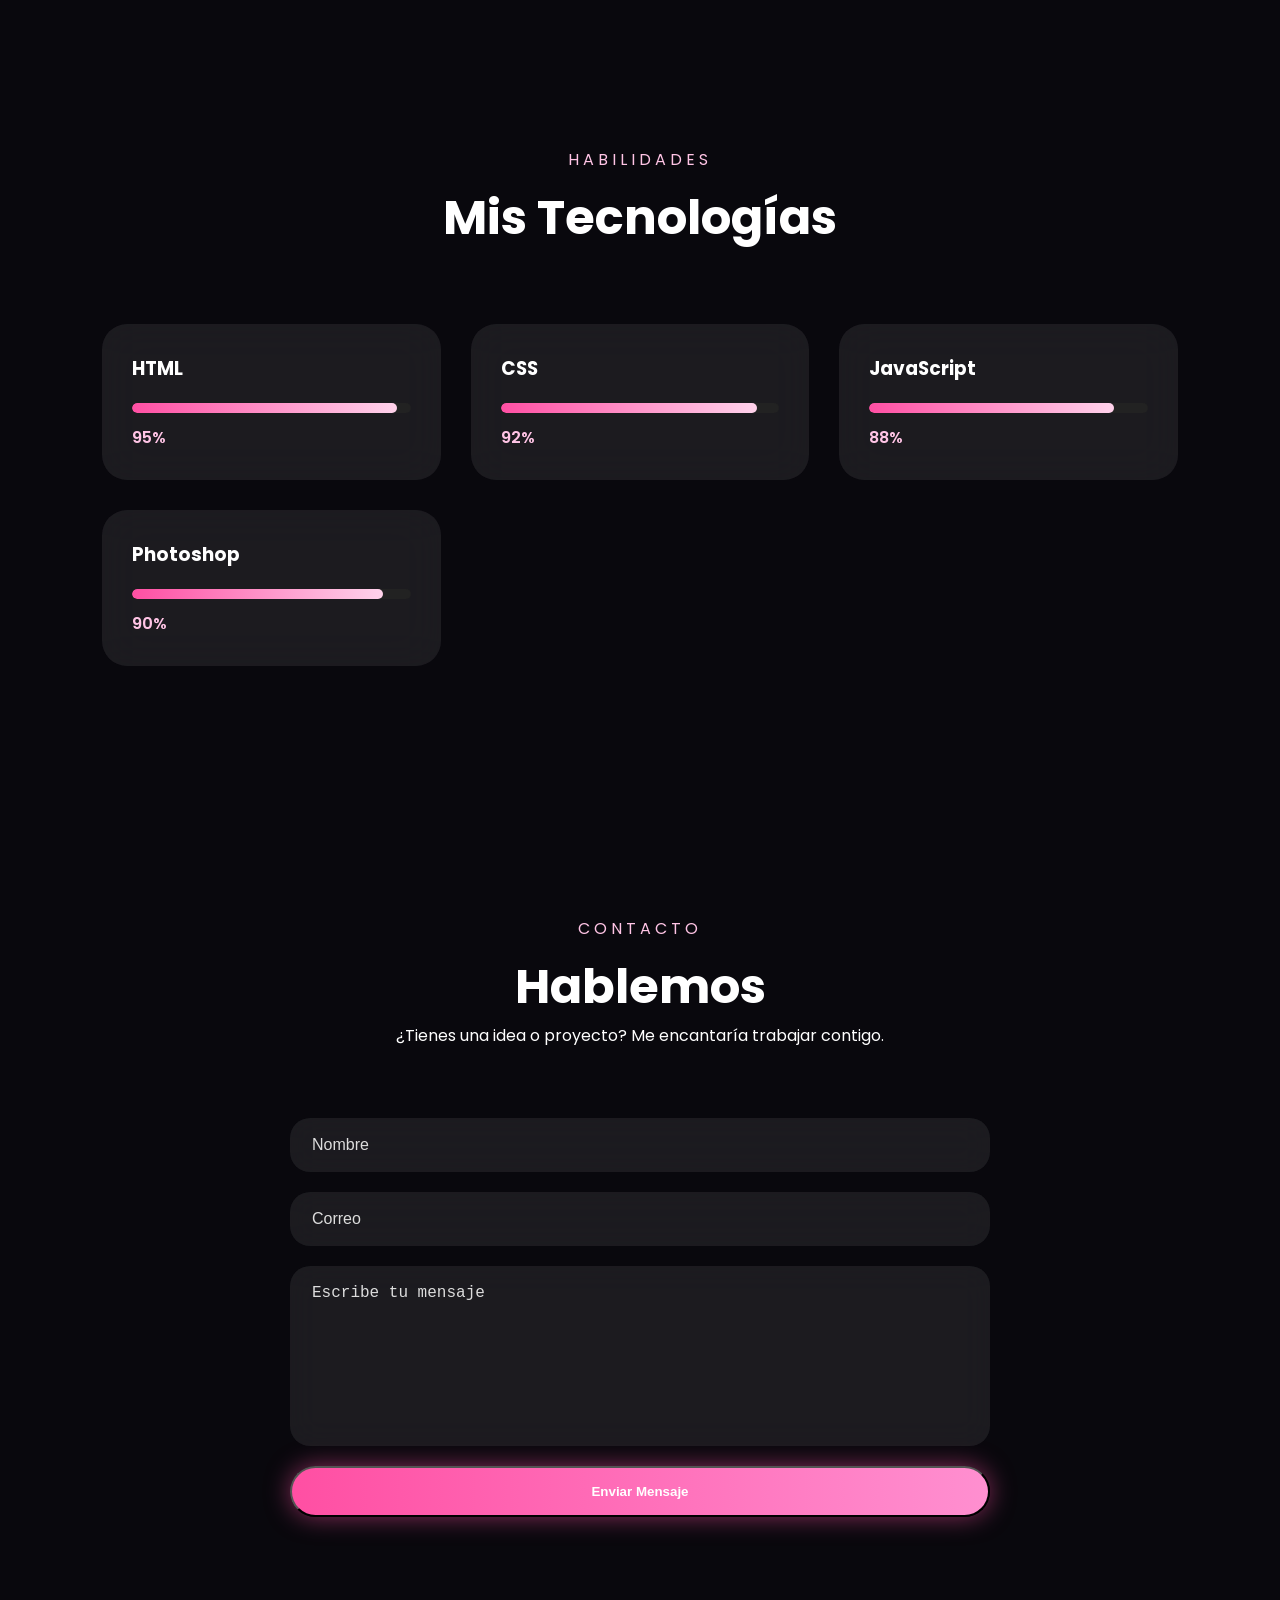
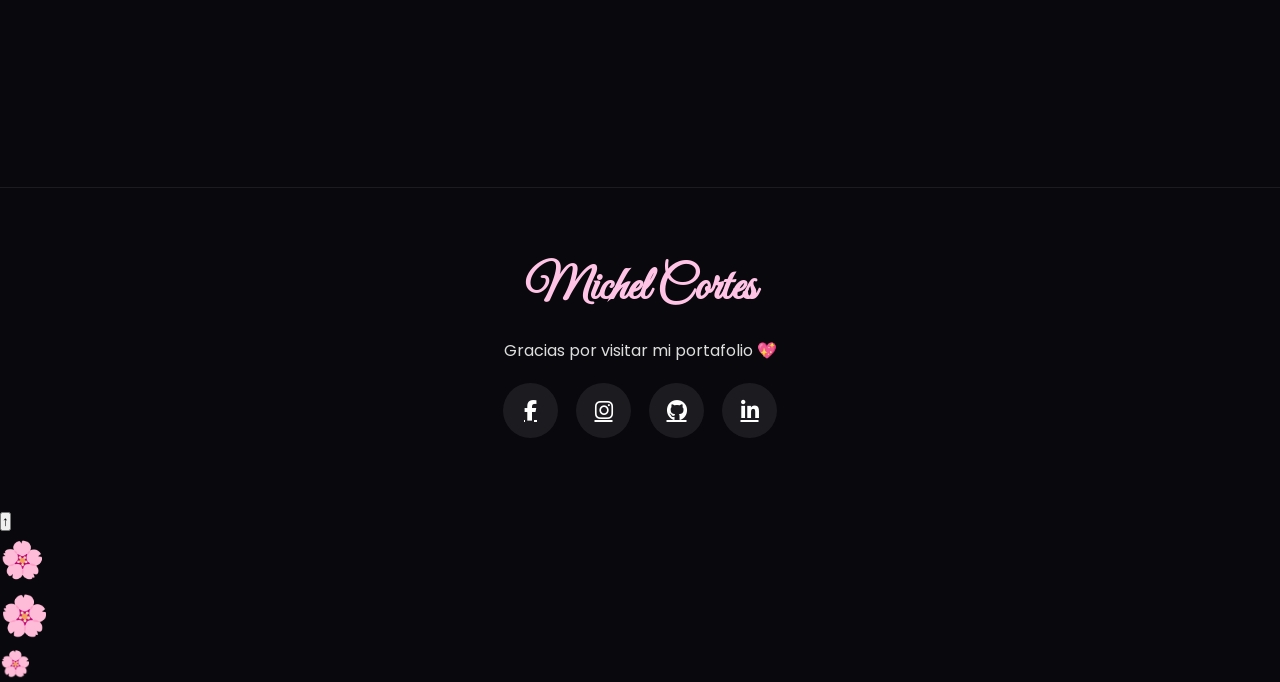
==== commit b7de0e89: "Update index.html" ====
--- a/index.html
+++ b/index.html
@@ -38,8 +38,7 @@
 
 <header class="header">
 
-<a href="#" class="
-">
+<a href="#" class="logo">
 
 Michel
 
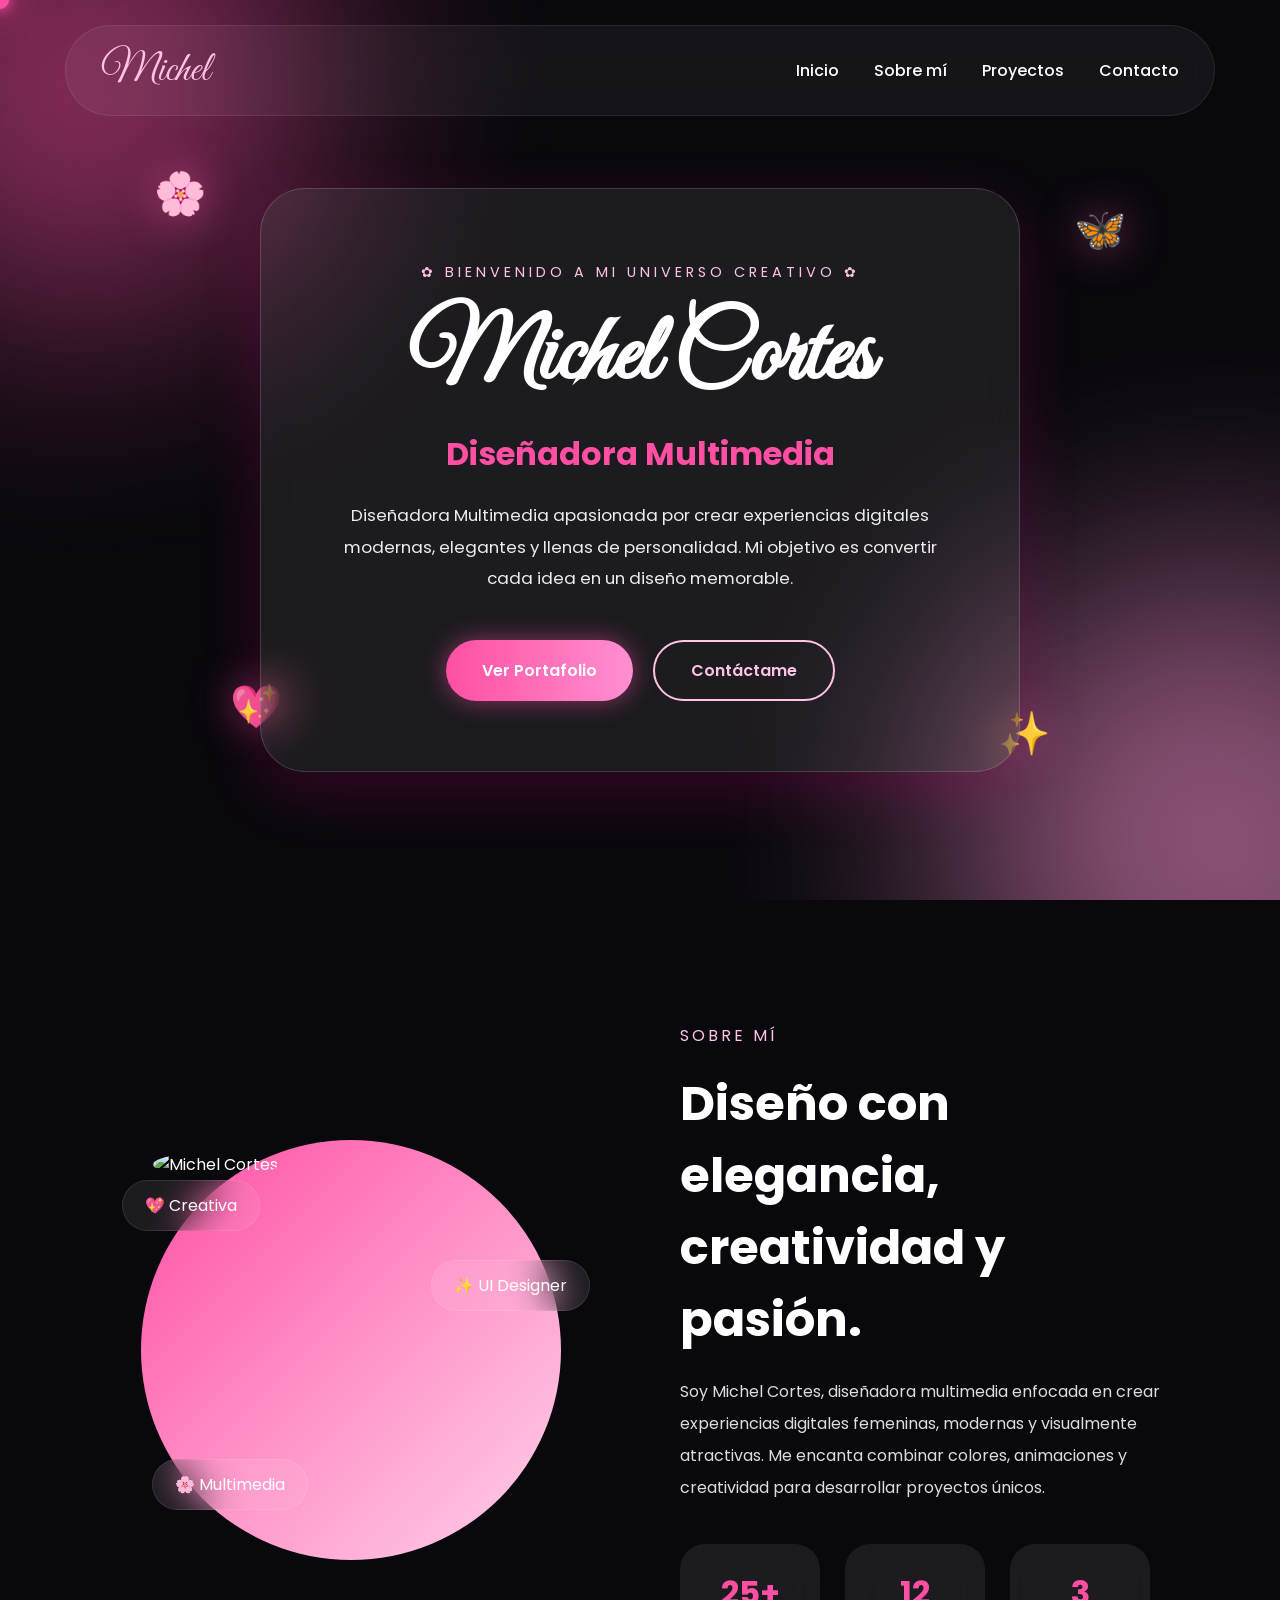
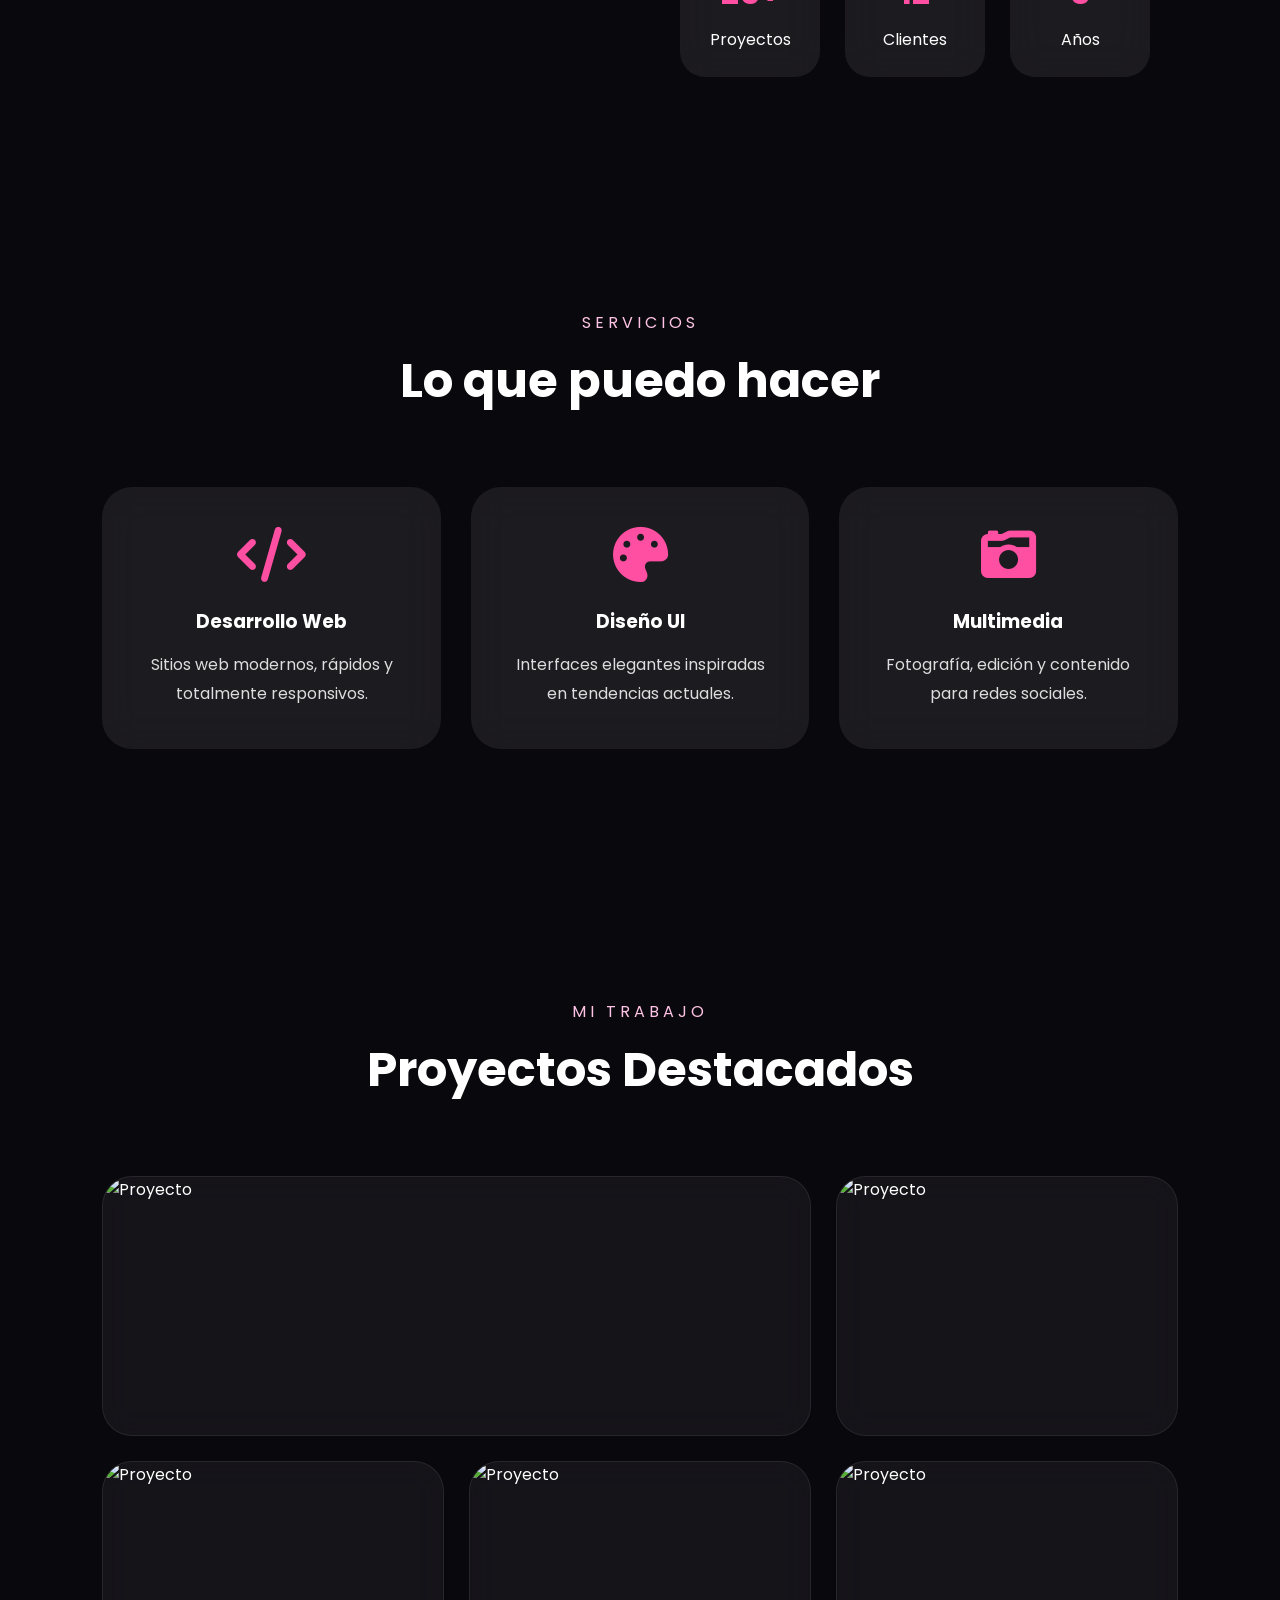
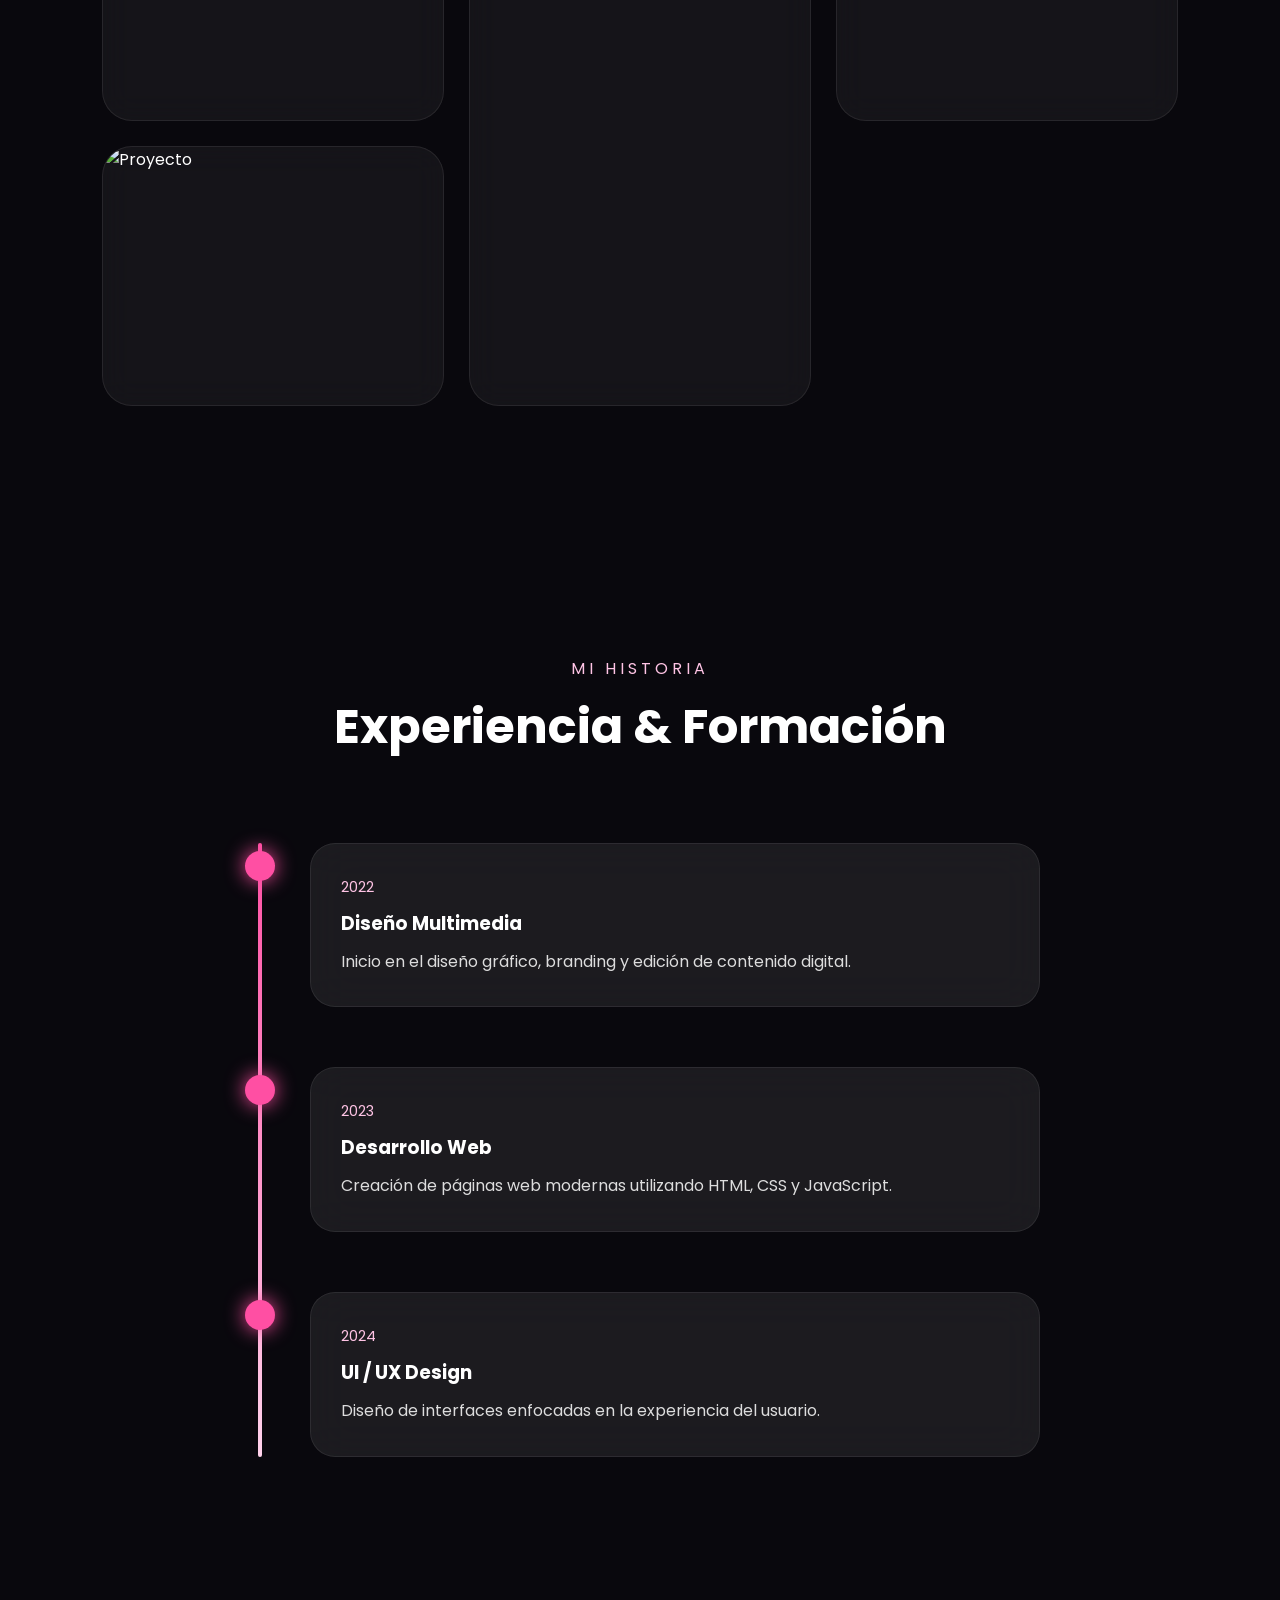
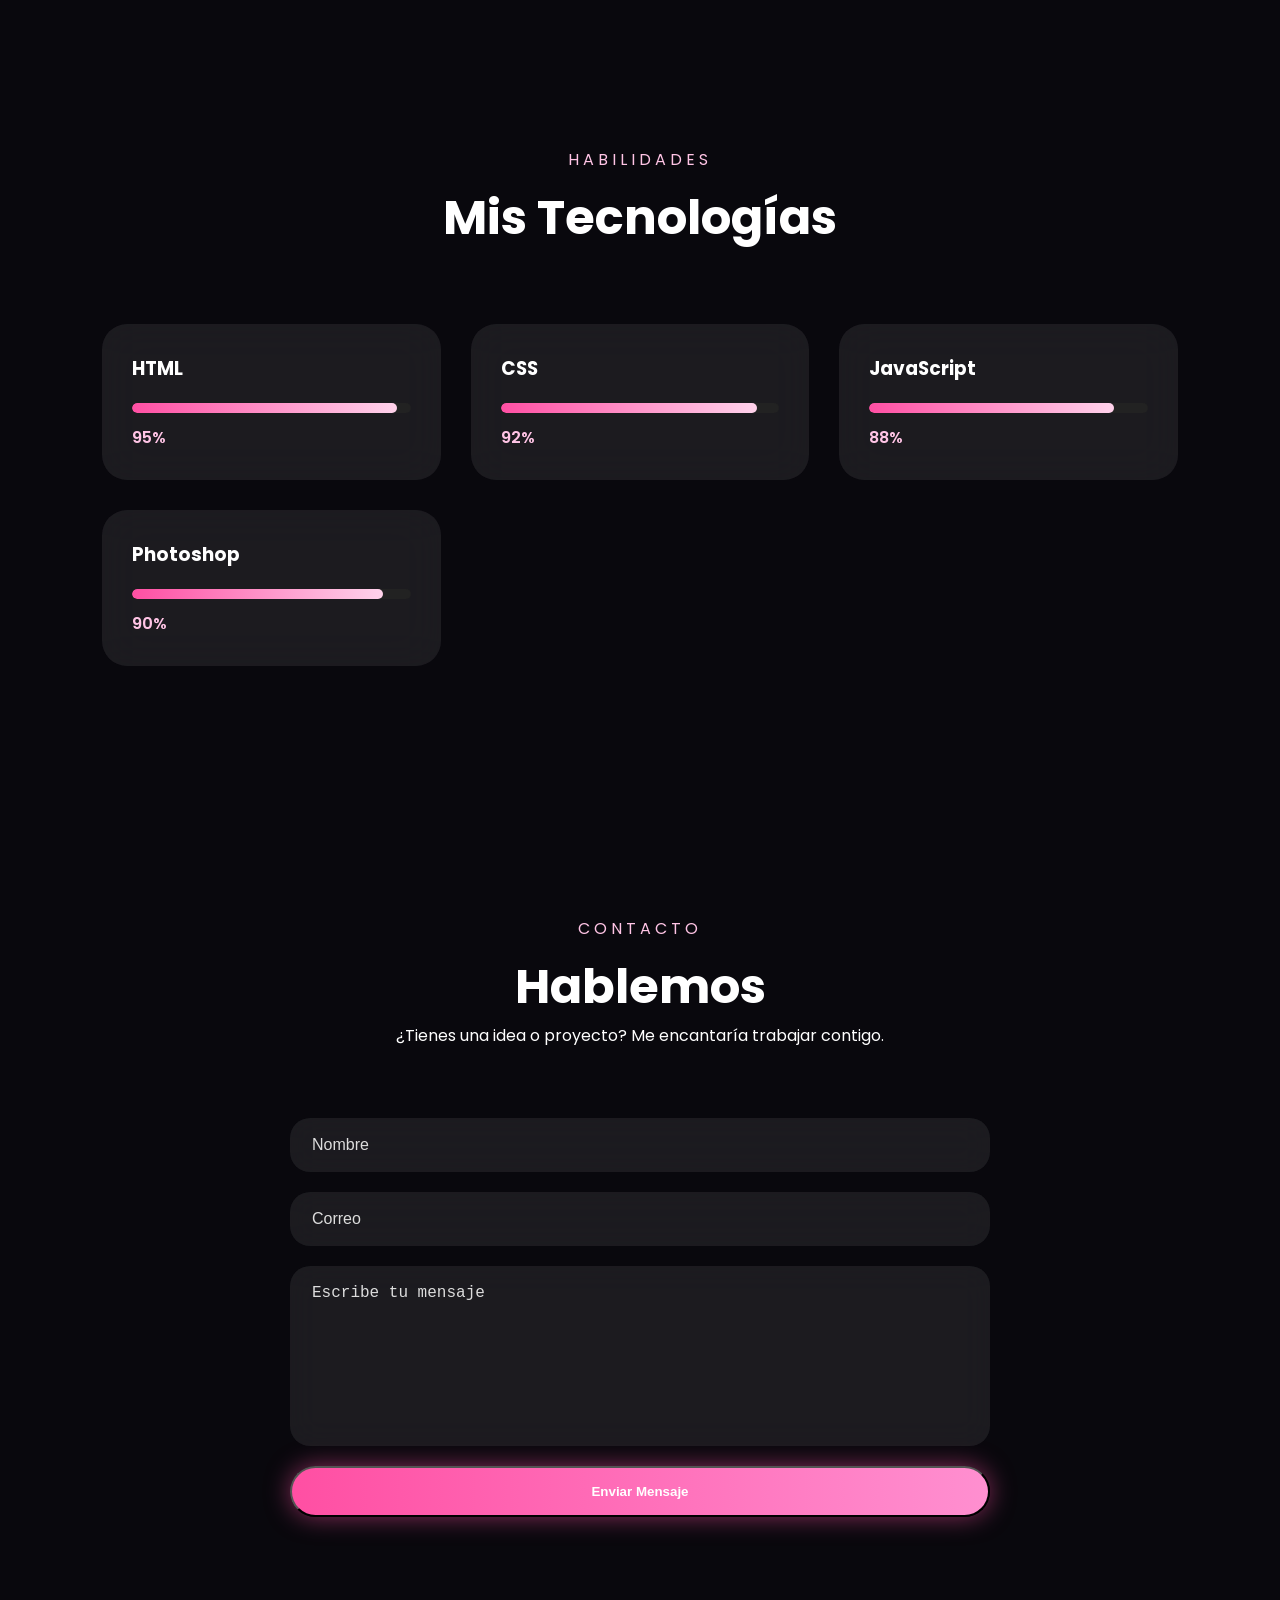
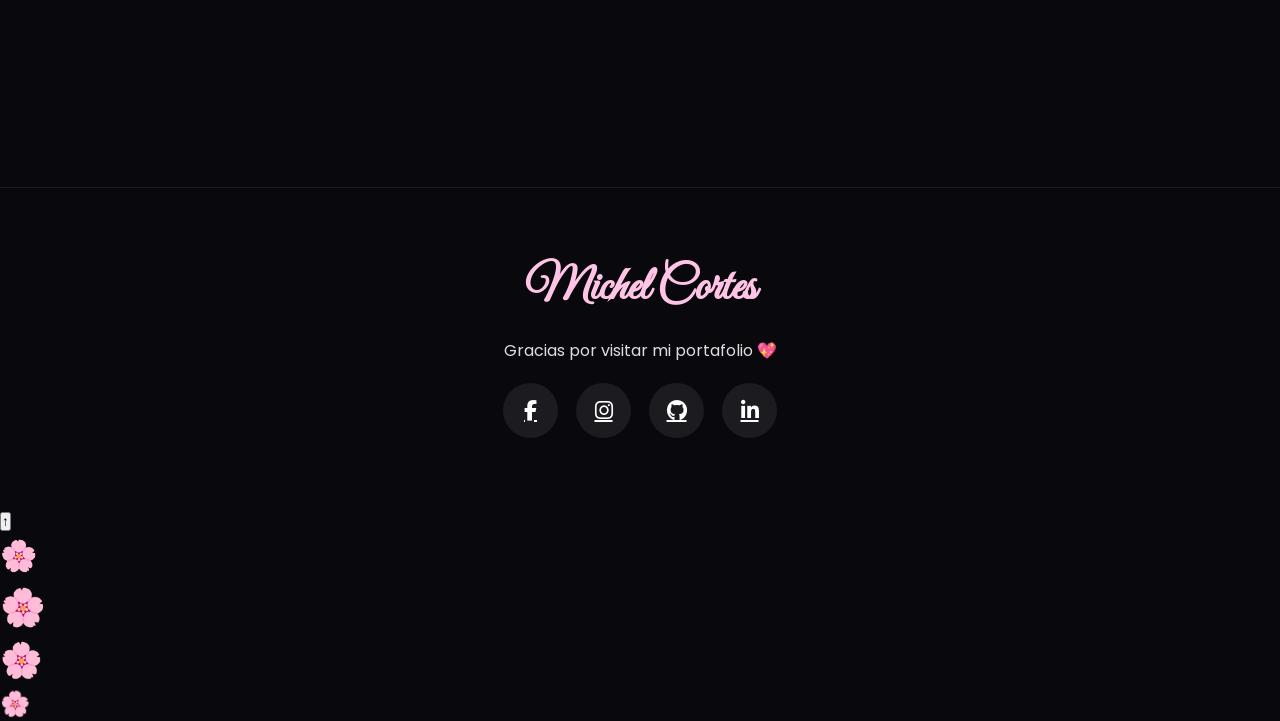
==== commit 2373ef24: "Update index.html" ====
--- a/index.html
+++ b/index.html
@@ -346,7 +346,7 @@
 
             <div class="portfolio-overlay">
 
-                <h3>Diseño Web</h3>
+                <h3>Manual de Identidad Visual</h3>
 
                 <p>Responsive</p>
 
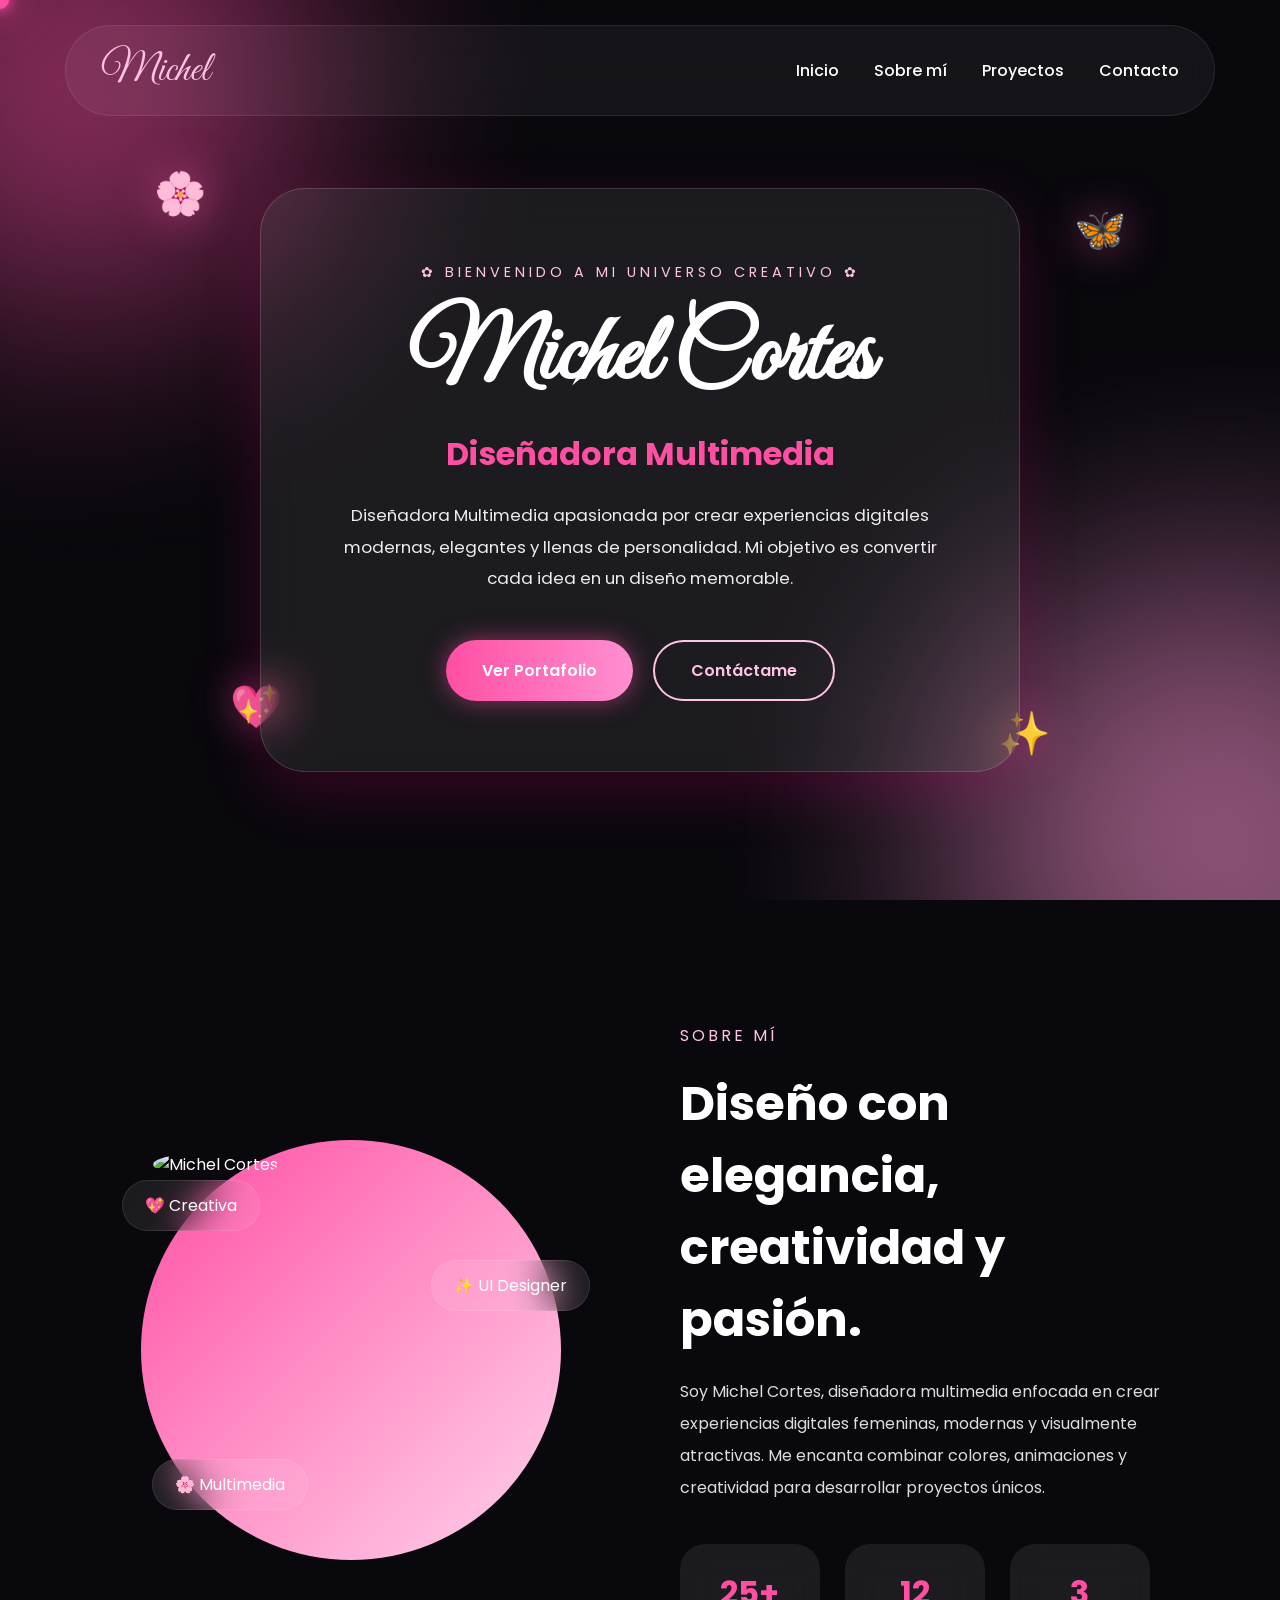
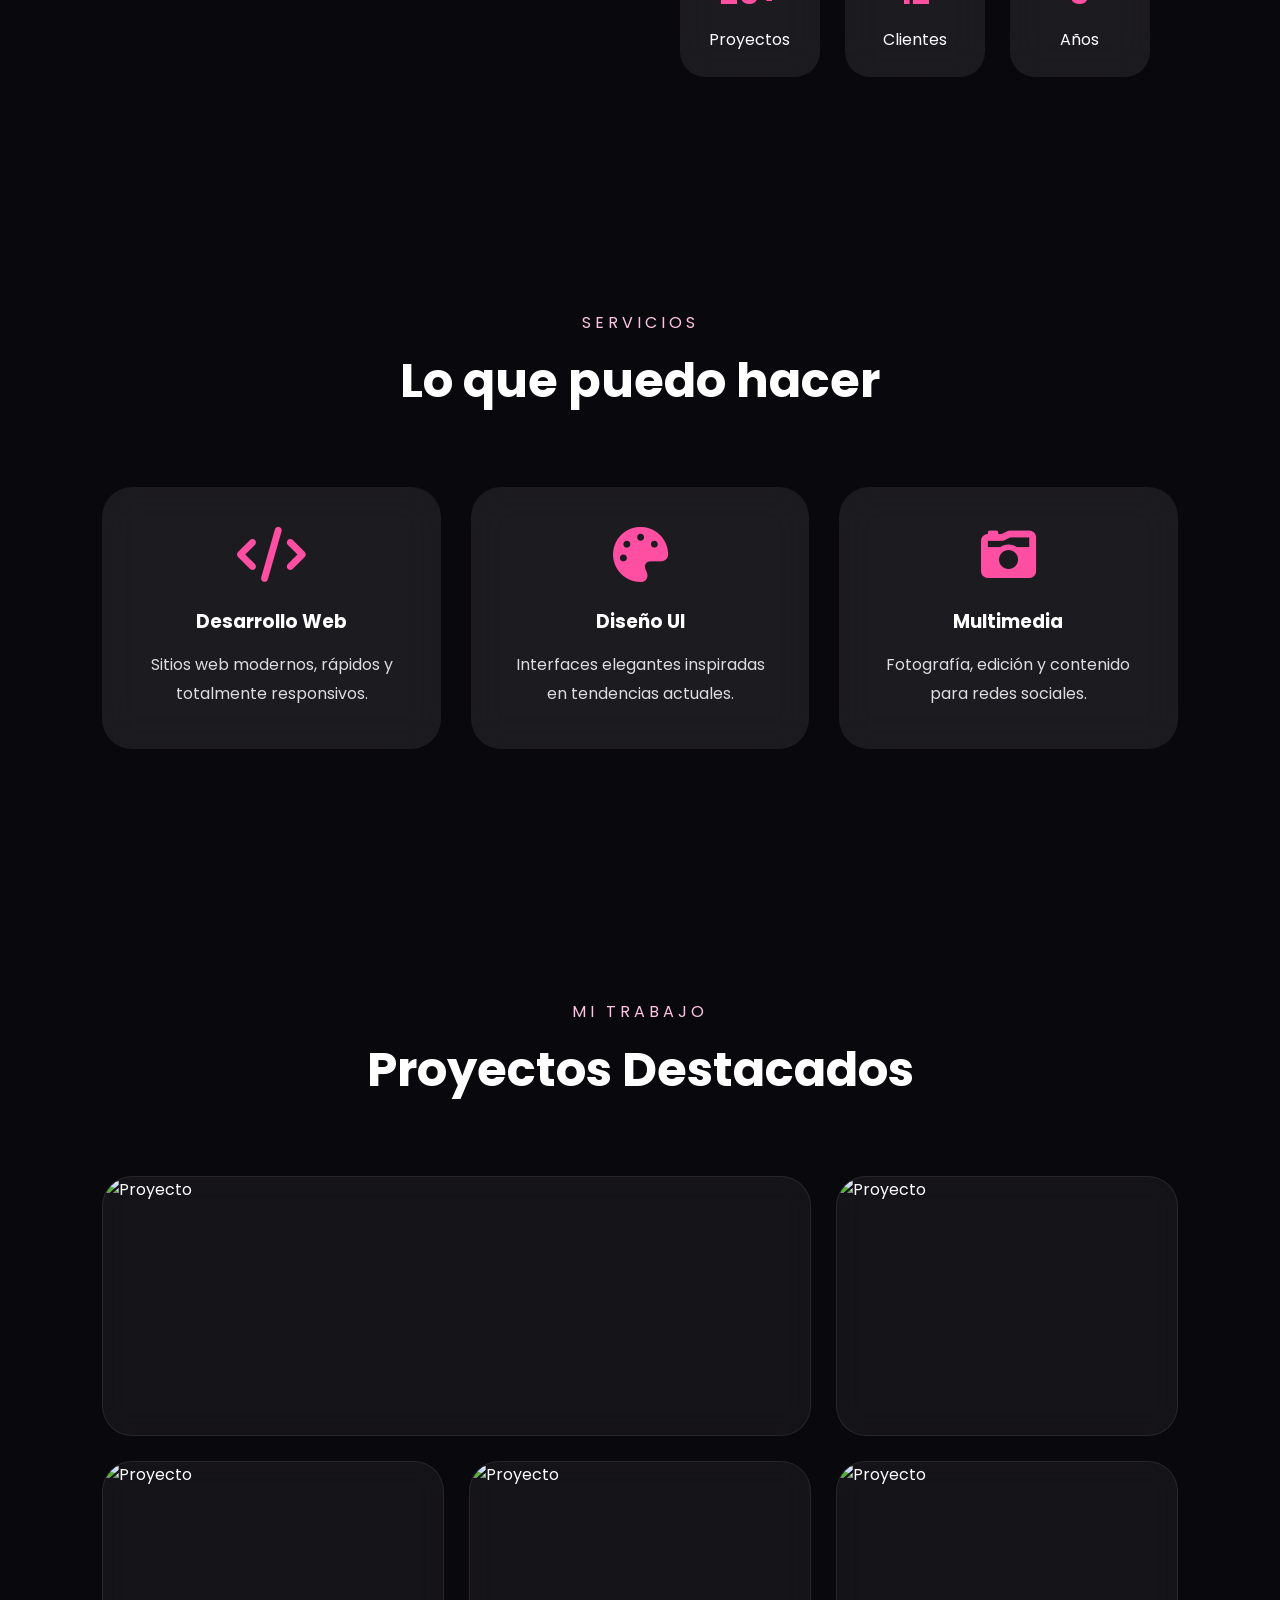
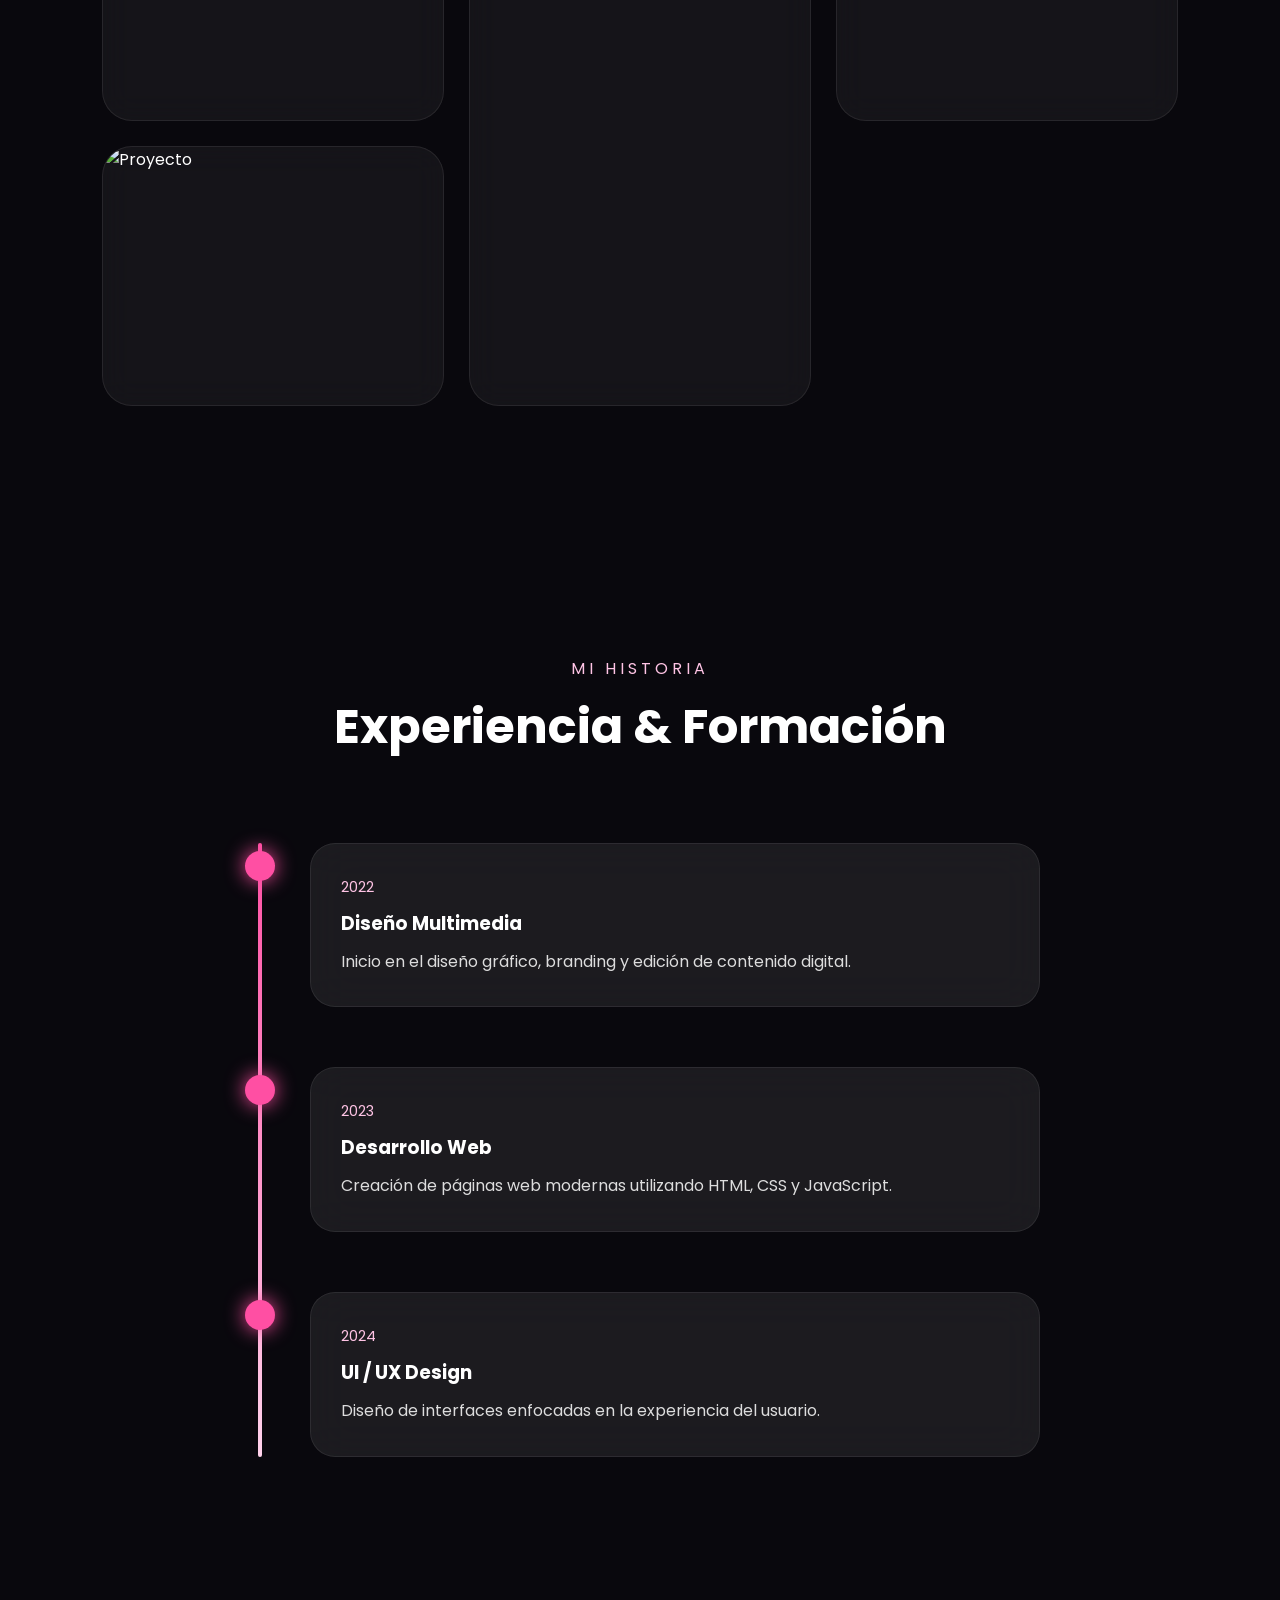
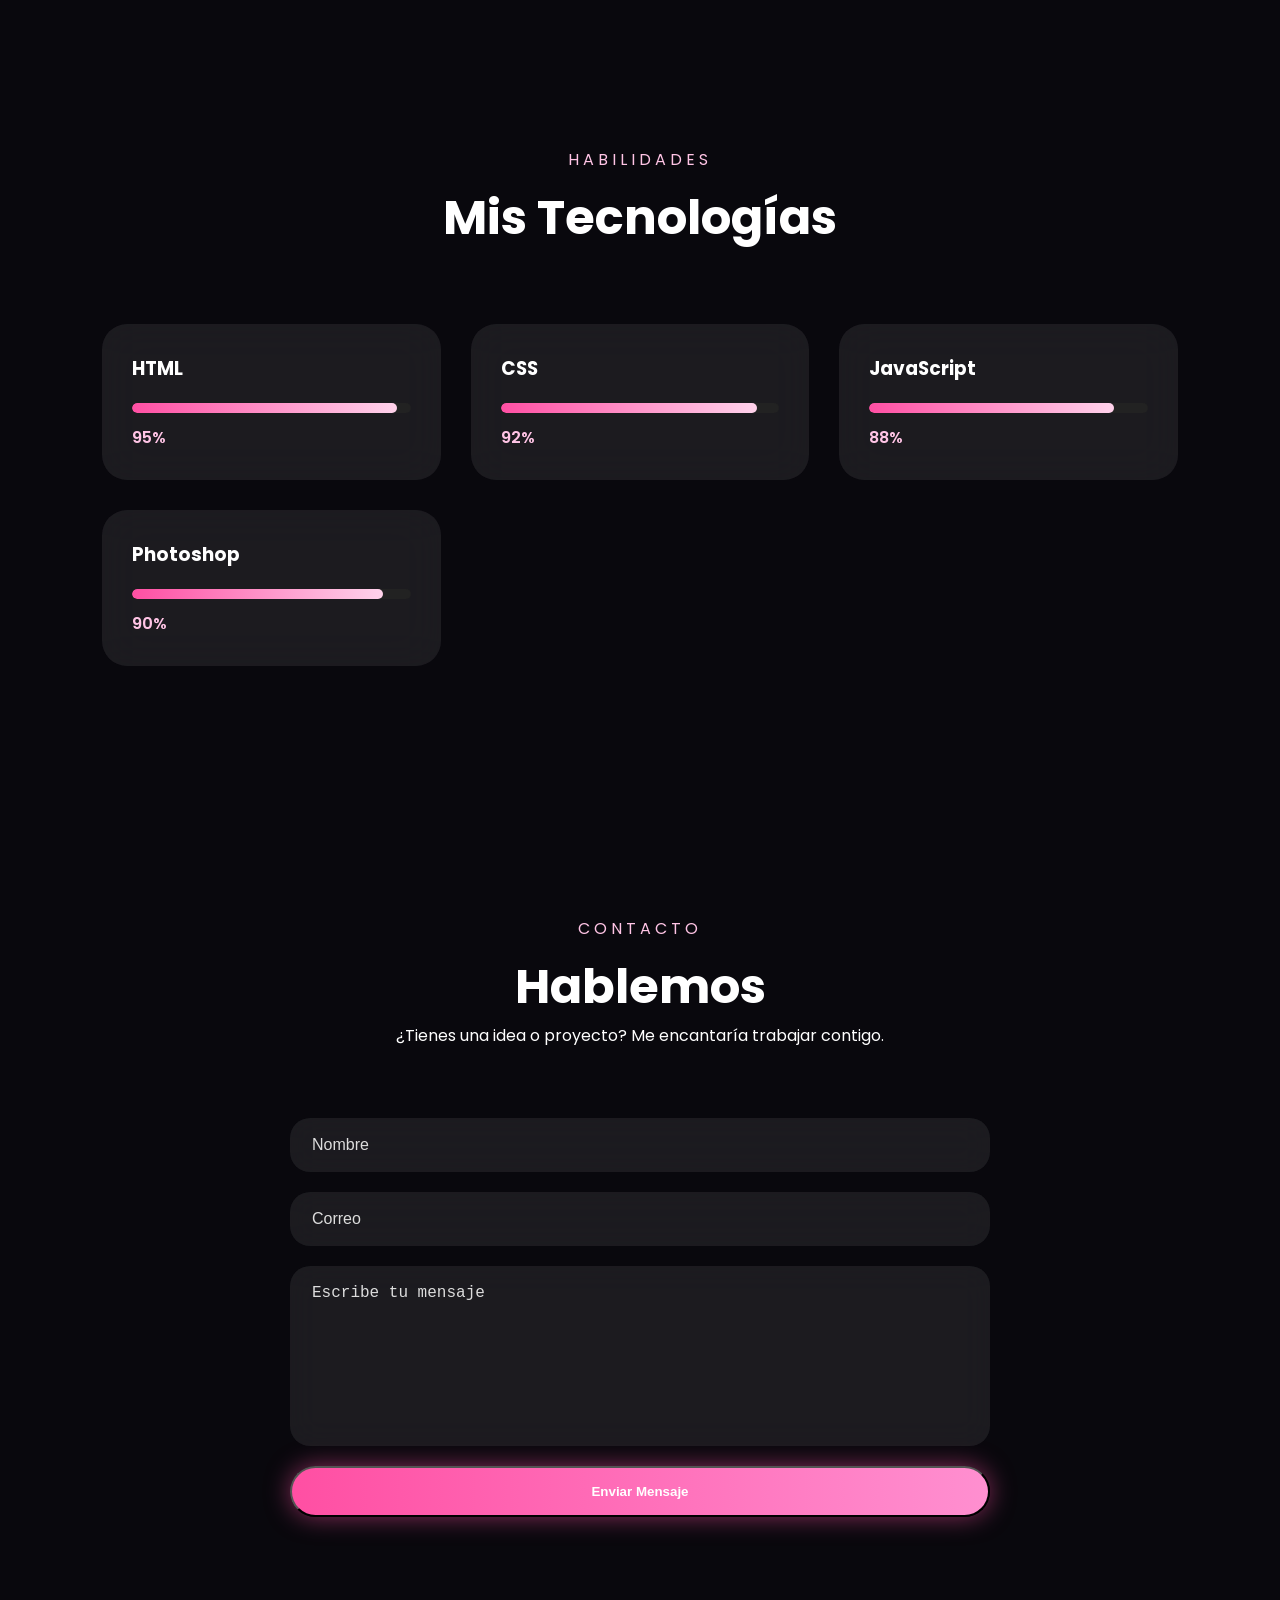
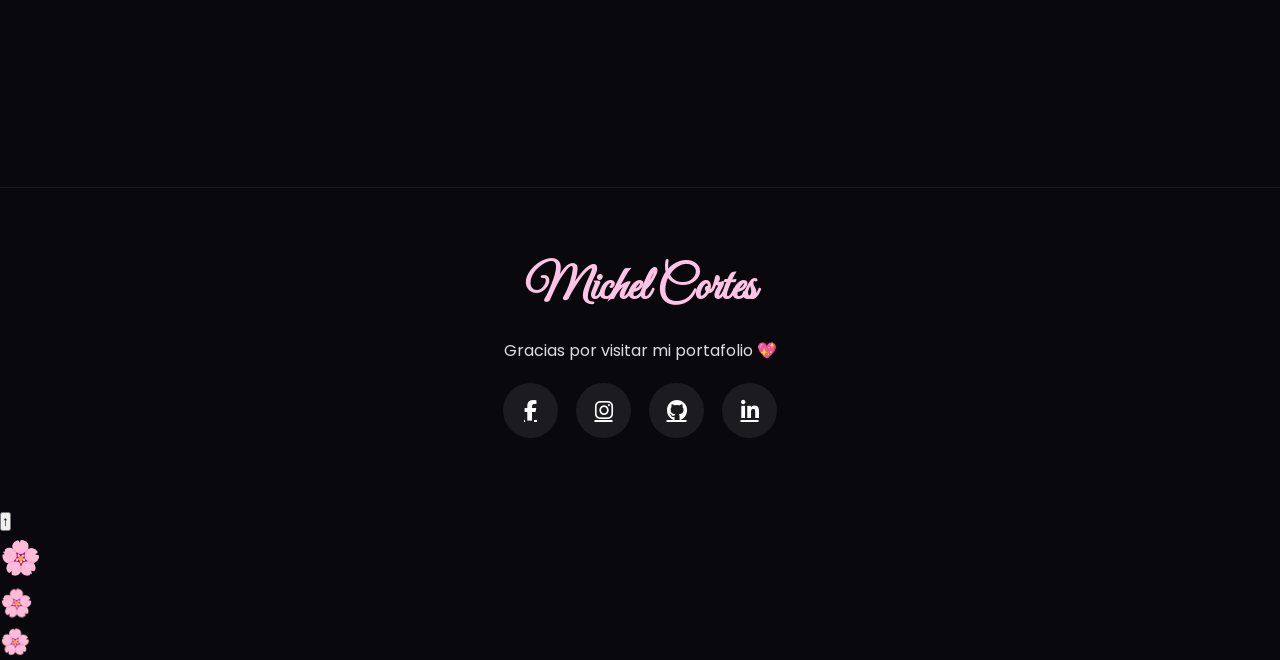
==== commit 6b277047: "Update index.html" ====
--- a/index.html
+++ b/index.html
@@ -290,9 +290,9 @@
 
             <div class="portfolio-overlay">
 
-                <h3>Landing Page</h3>
-
-                <p>HTML • CSS • JavaScript</p>
+                <h3>Afiche Publicitario</h3>
+
+                <p>Marketing Digital</p>
 
             </div>
 
@@ -304,9 +304,9 @@
 
             <div class="portfolio-overlay">
 
-                <h3>Branding</h3>
-
-                <p>Identidad Visual</p>
+                <h3>Mockup</h3>
+
+                <p>Diseño Gráfico • Publicidad</p>
 
             </div>
 
@@ -318,9 +318,9 @@
 
             <div class="portfolio-overlay">
 
-                <h3>UI Design</h3>
-
-                <p>Interfaces Modernas</p>
+                <h3>Publicidad Adidas</h3>
+
+                <p>Diseño Publicitario • Branding</p>
 
             </div>
 
@@ -332,9 +332,9 @@
 
             <div class="portfolio-overlay">
 
-                <h3>Multimedia</h3>
-
-                <p>Edición Creativa</p>
+                <h3>Ilustracion Digital Snoppy</h3>
+
+                <p>Ilustración Digital • Diseño Creativo</p>
 
             </div>
 
@@ -348,7 +348,7 @@
 
                 <h3>Manual de Identidad Visual</h3>
 
-                <p>Responsive</p>
+                <p>Branding • Identidad Visual</p>
 
             </div>
 
@@ -360,9 +360,9 @@
 
             <div class="portfolio-overlay">
 
-                <h3>Creatividad</h3>
-
-                <p>Contenido Digital</p>
+                <h3>Diseño de Ícono Vectorial</h3>
+
+                <p>Illustrator • Diseño Vectorial</p>
 
             </div>
 
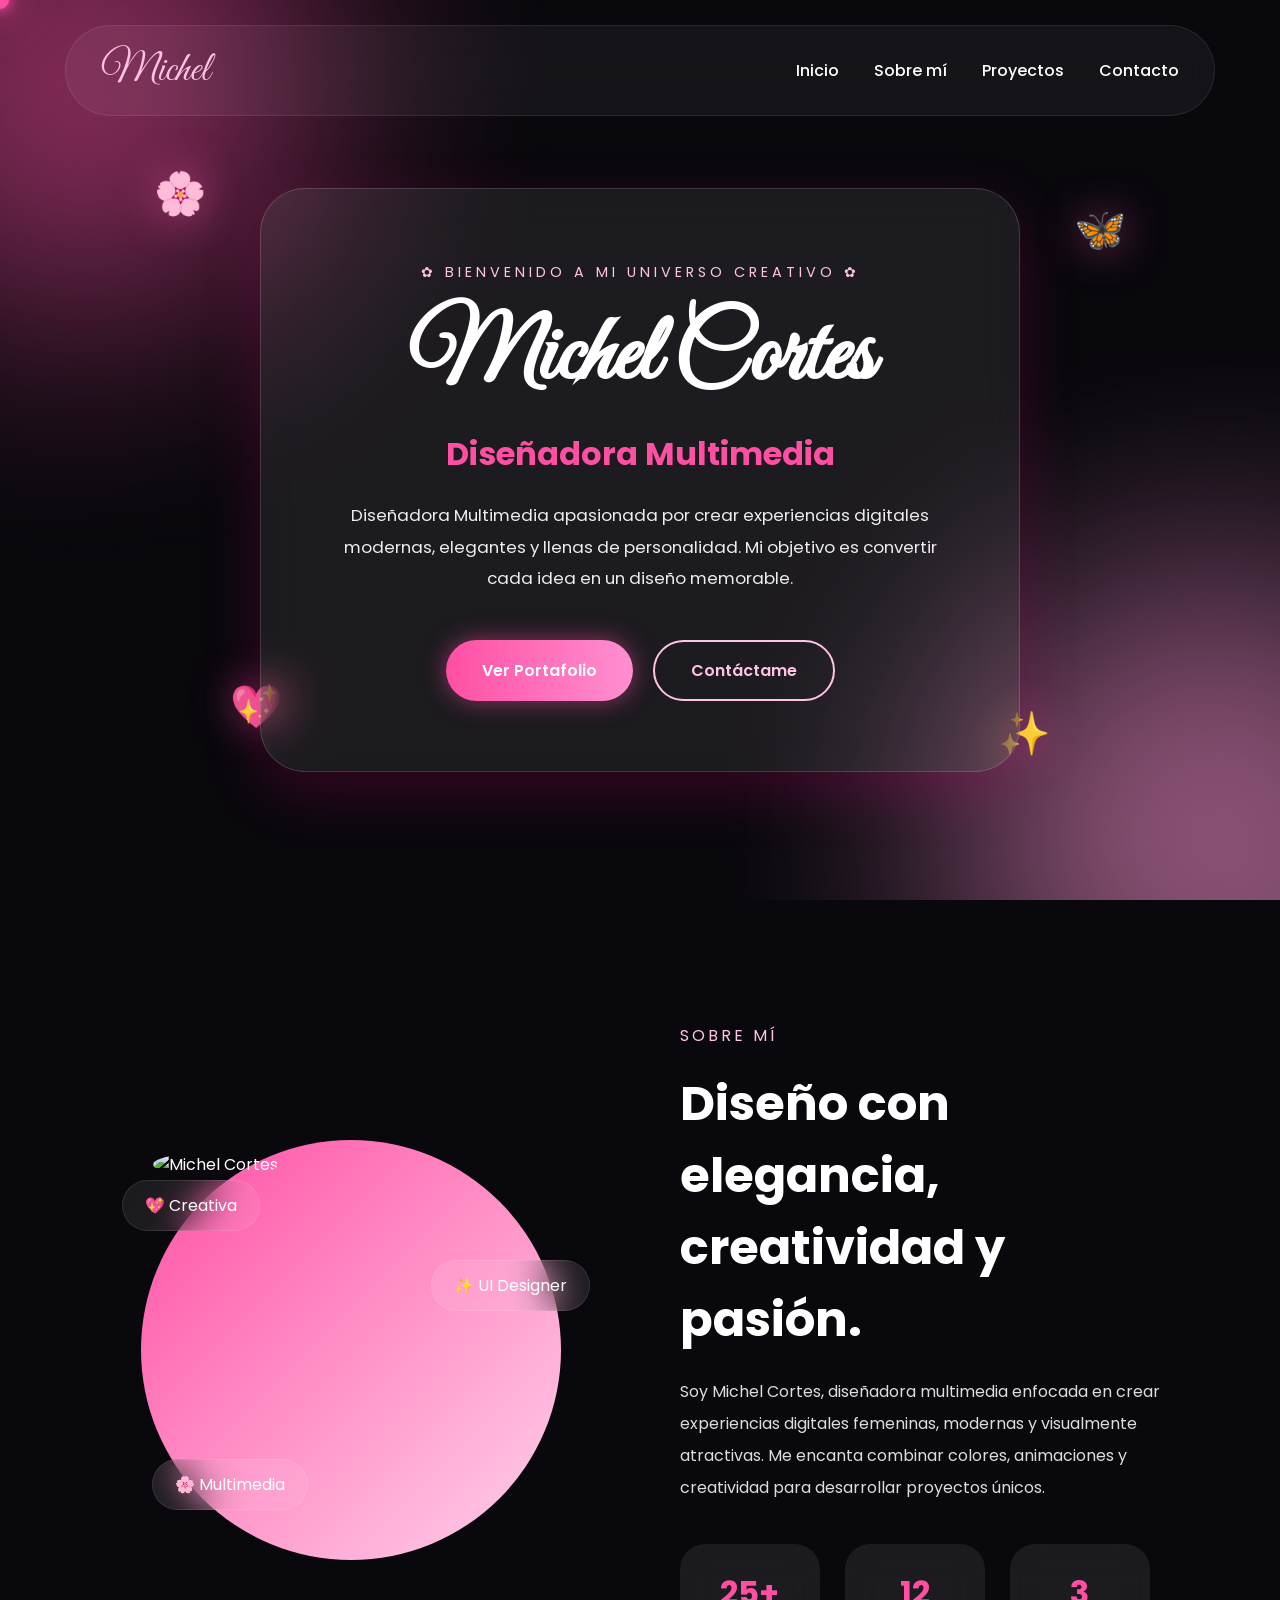
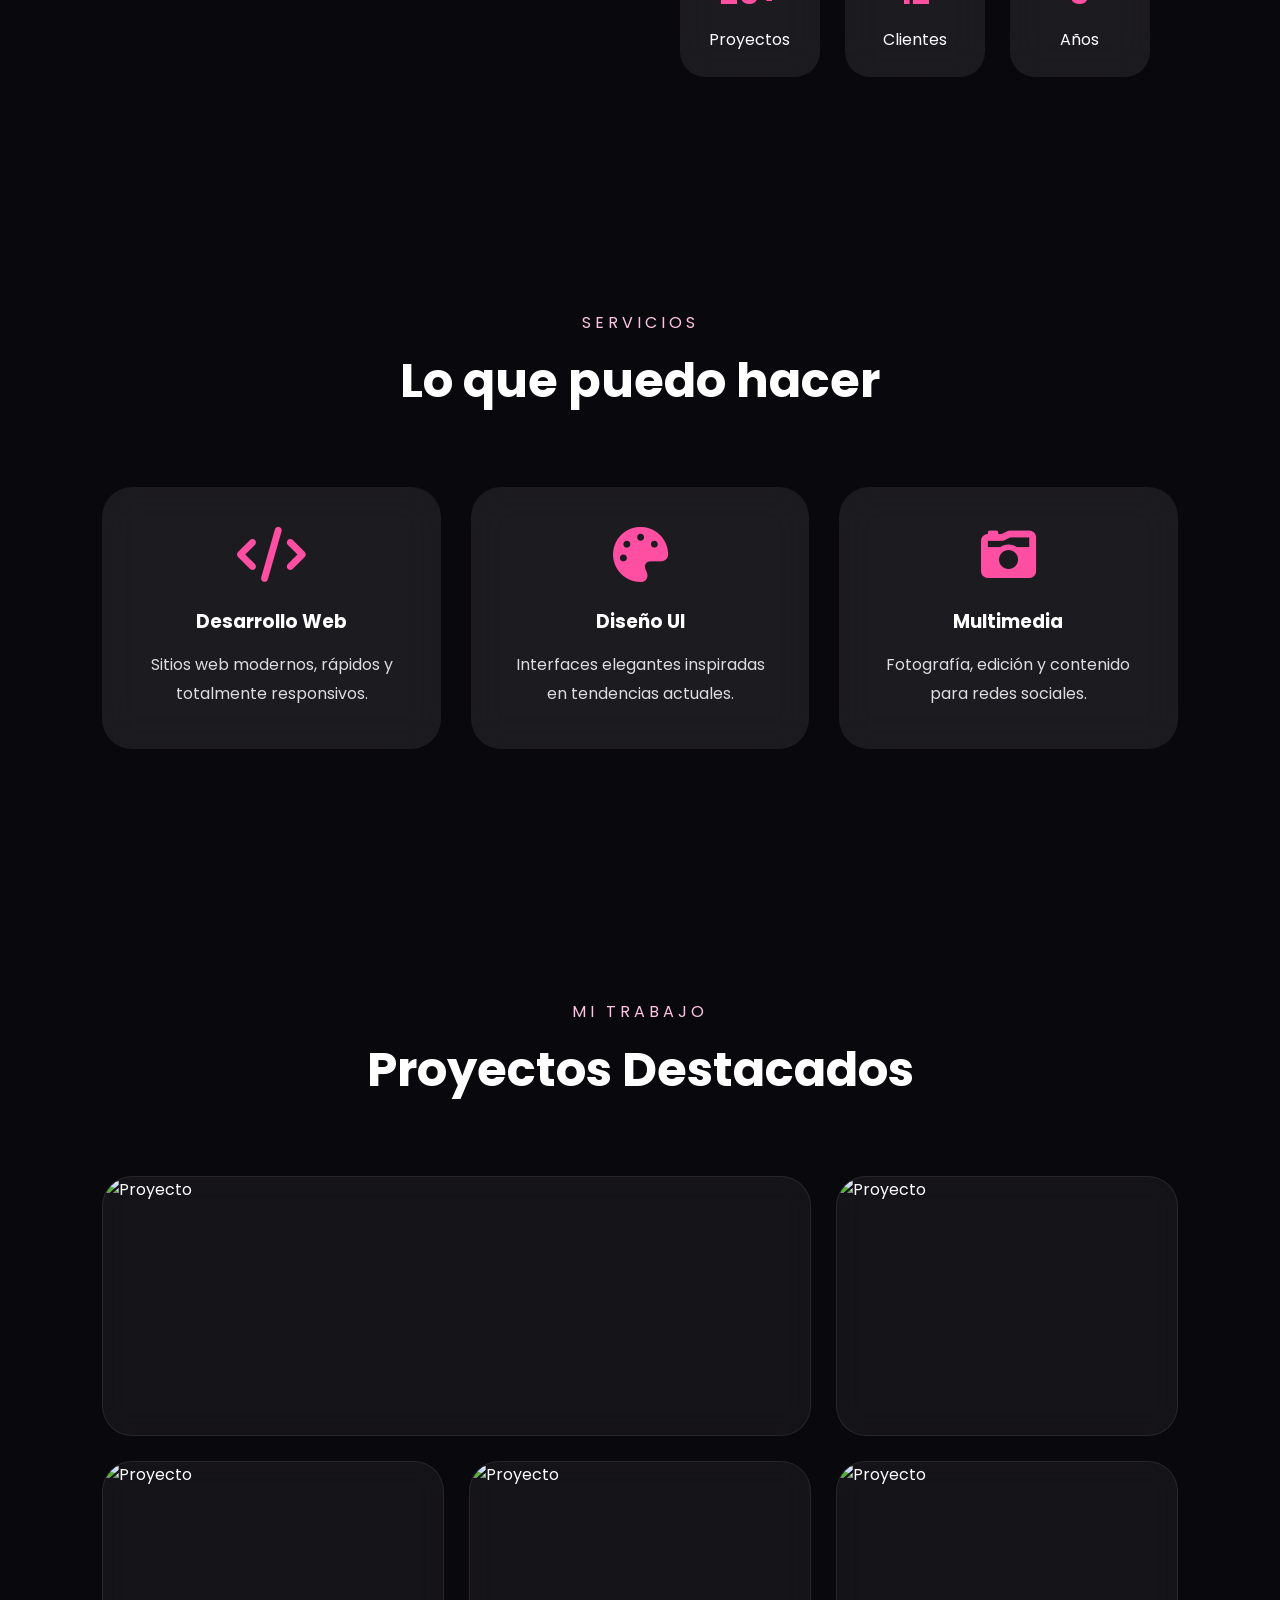
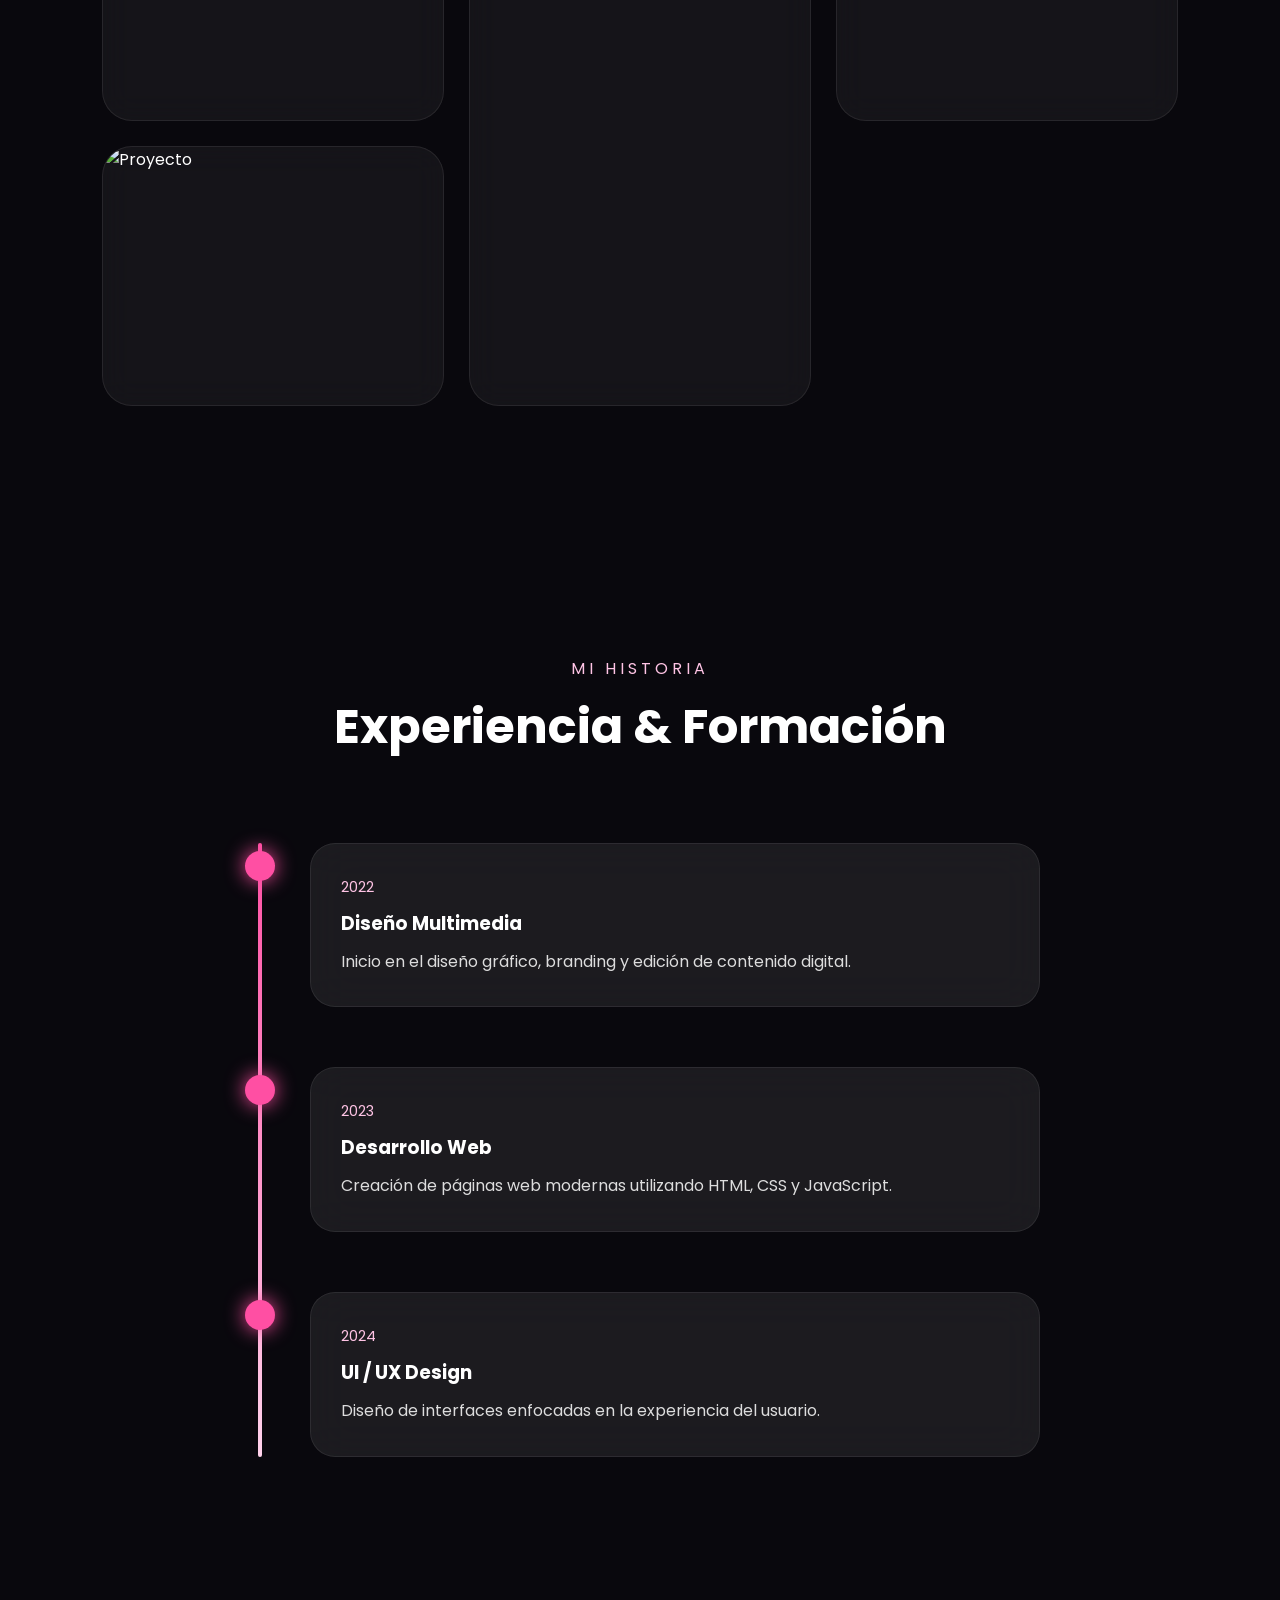
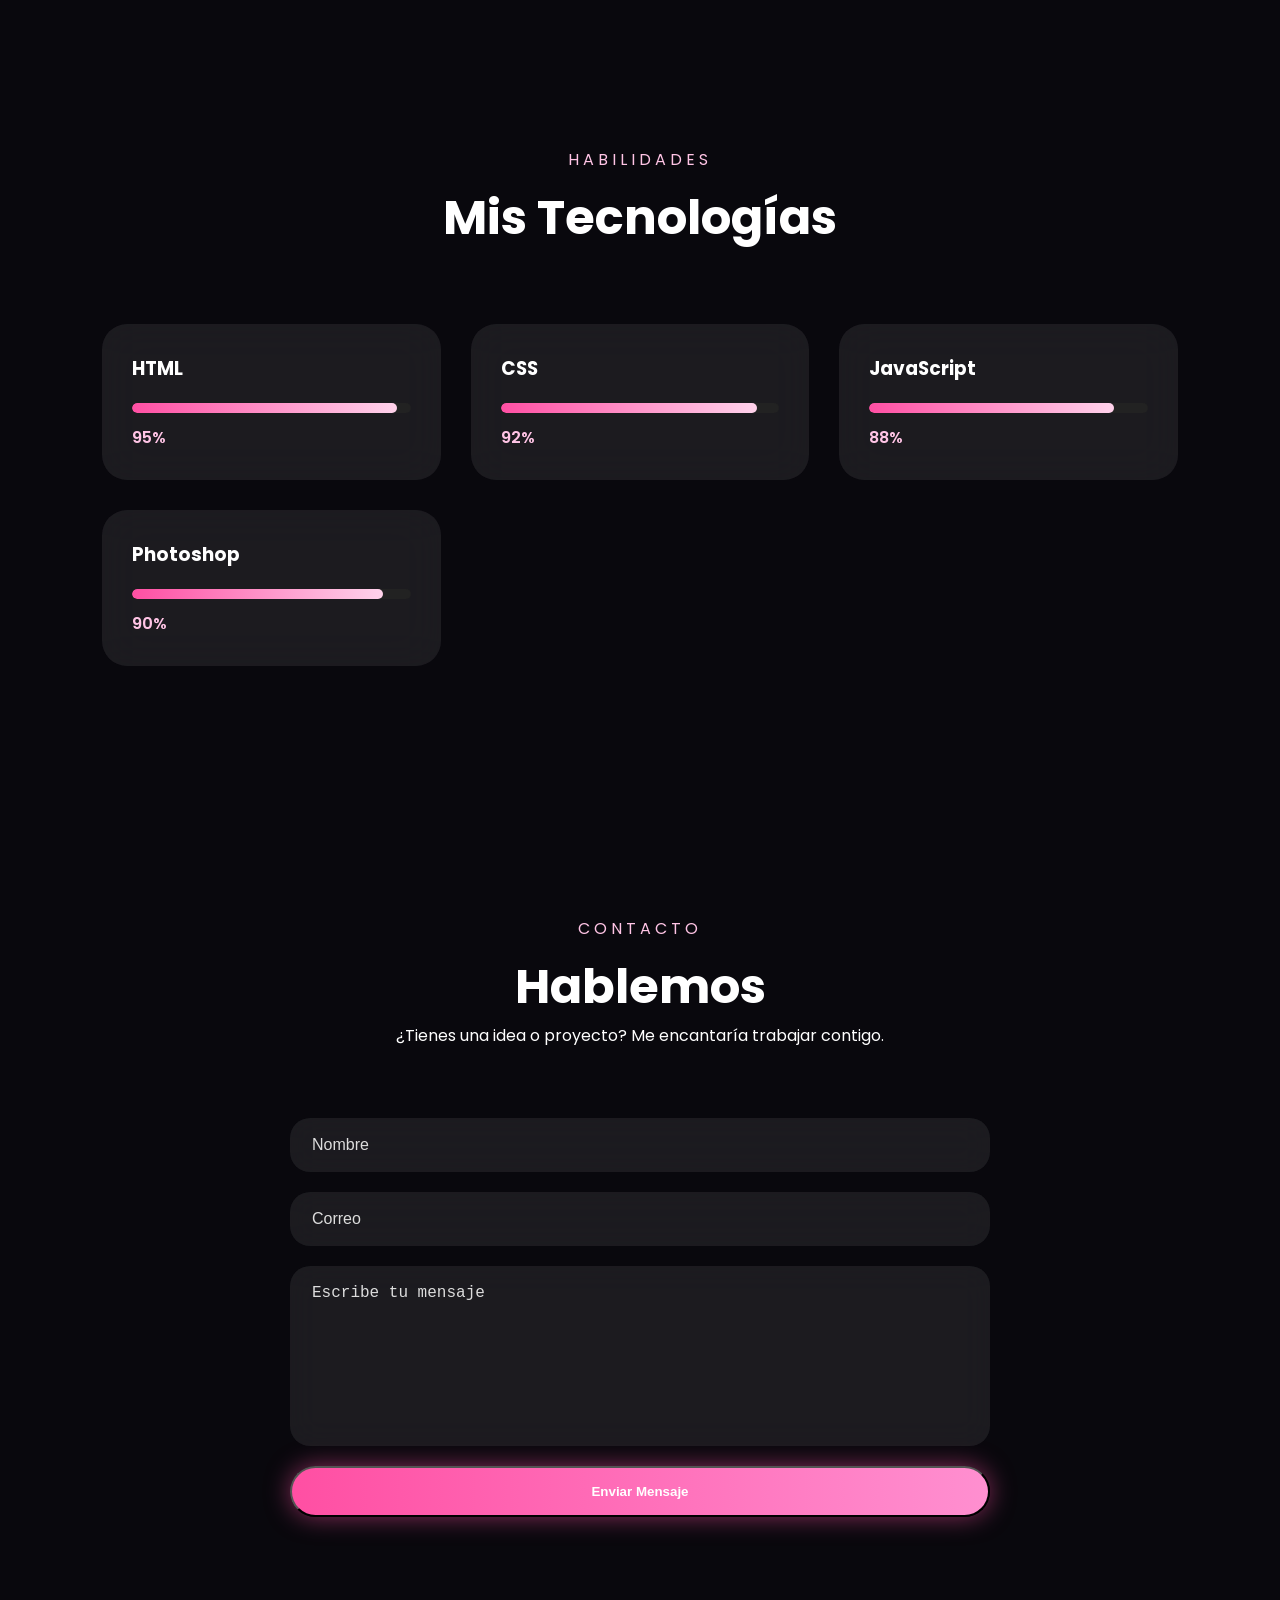
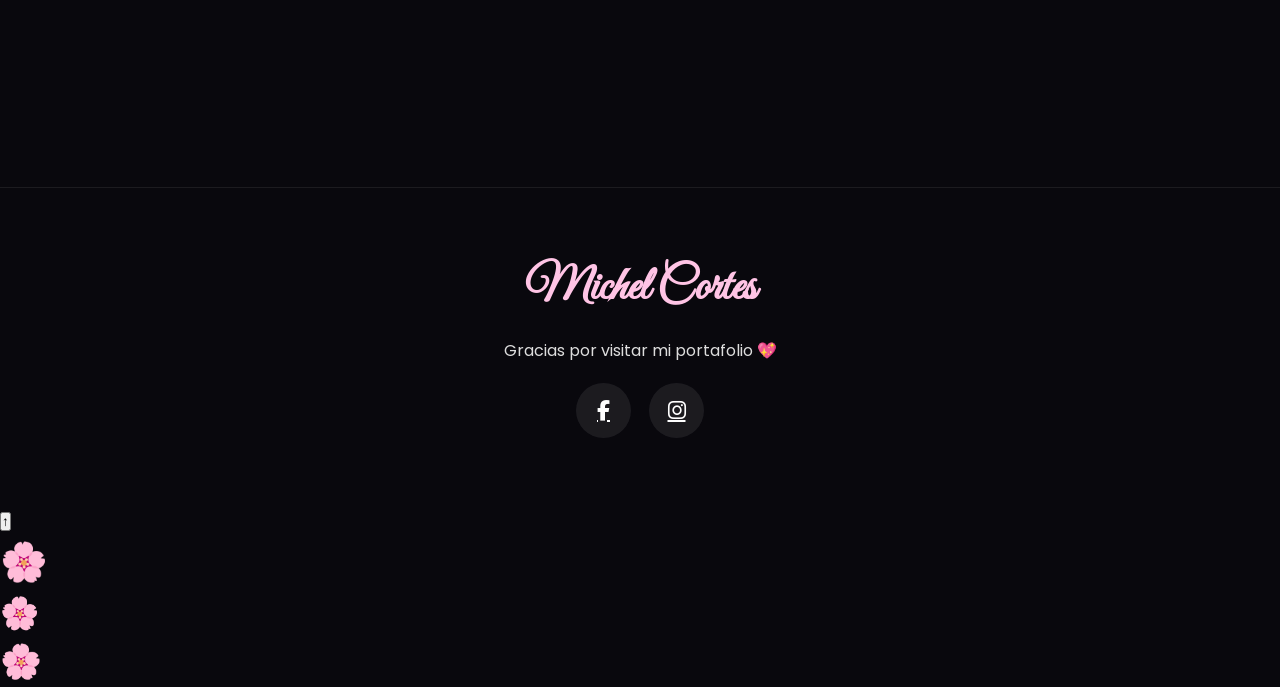
==== commit 95d58f9e: "Update index.html" ====
--- a/index.html
+++ b/index.html
@@ -569,9 +569,7 @@
 
         <a href="https://www.instagram.com/mich_day06?igsh=dXQ0cDF2cjh2Nm1z"><i class="fab fa-instagram"></i></a>
 
-        <a href="#"><i class="fab fa-github"></i></a>
-
-        <a href="#"><i class="fab fa-linkedin-in"></i></a>
+
 
     </div>
 
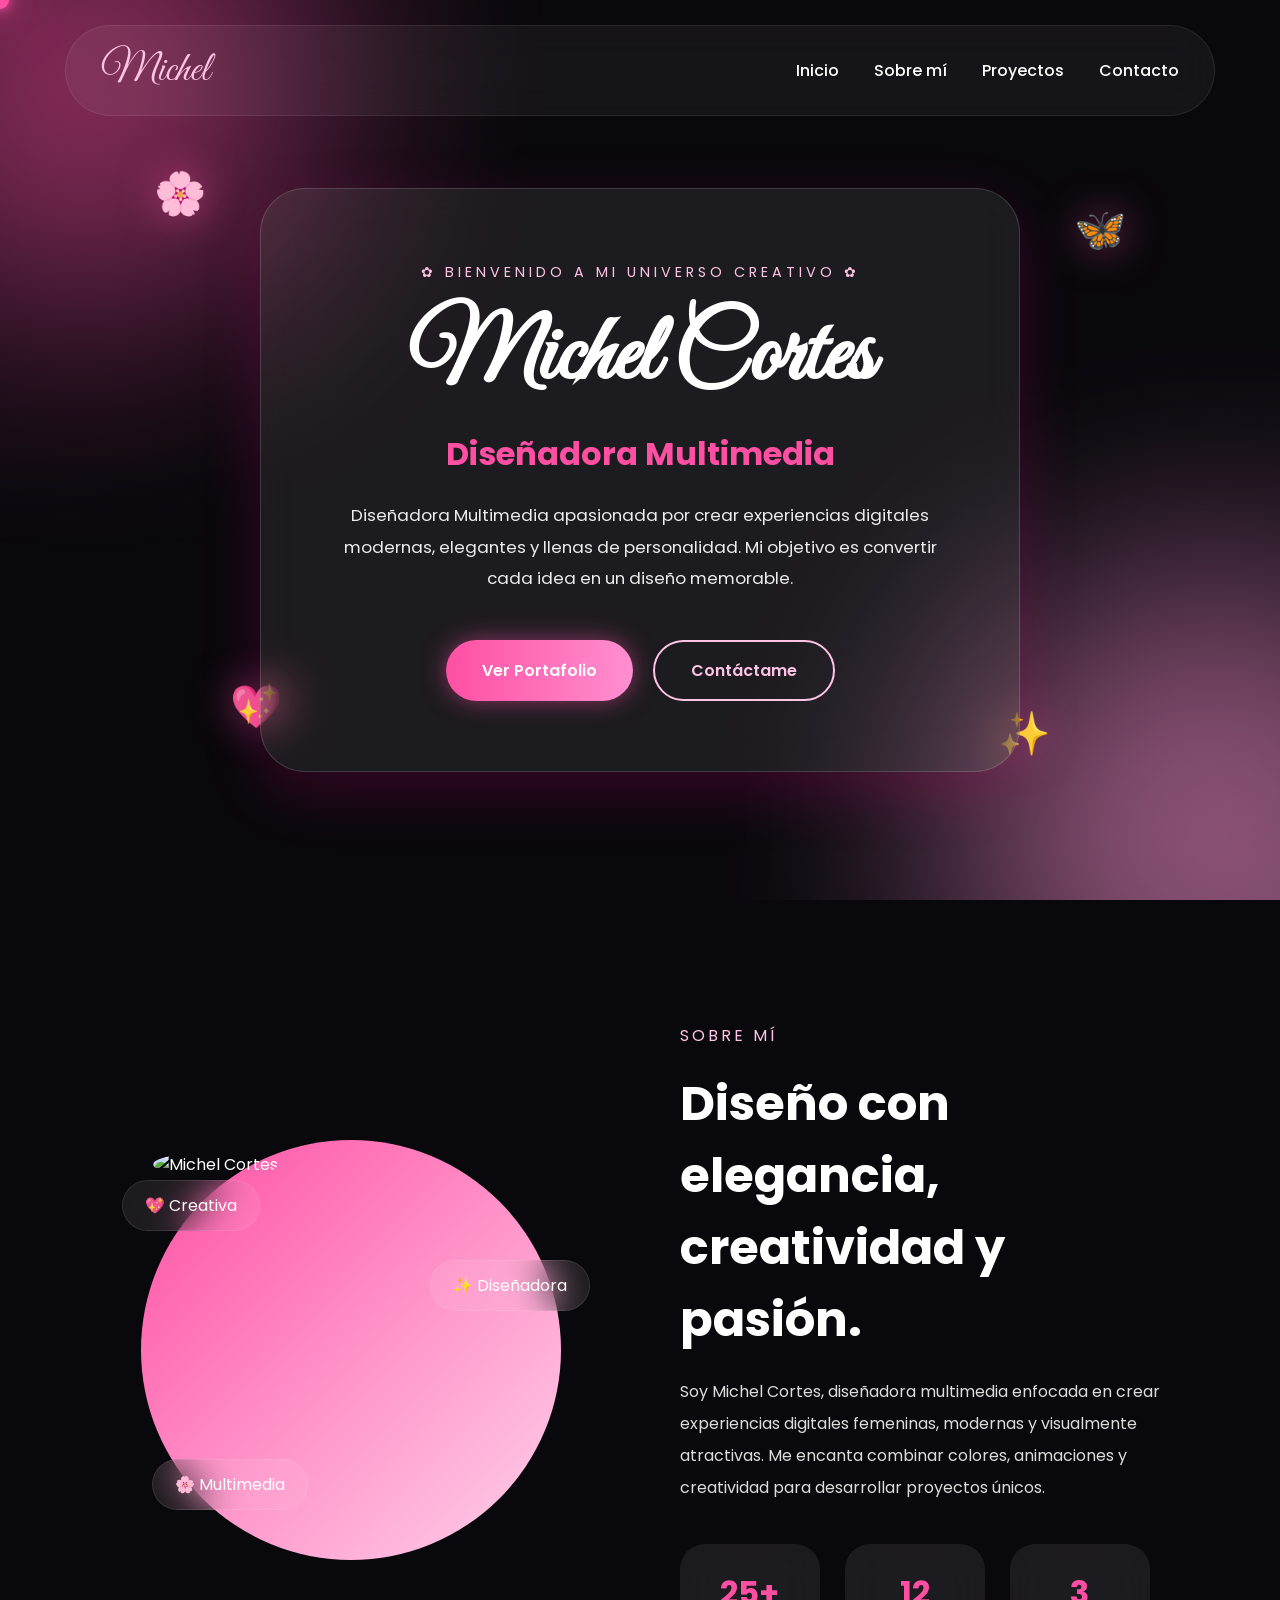
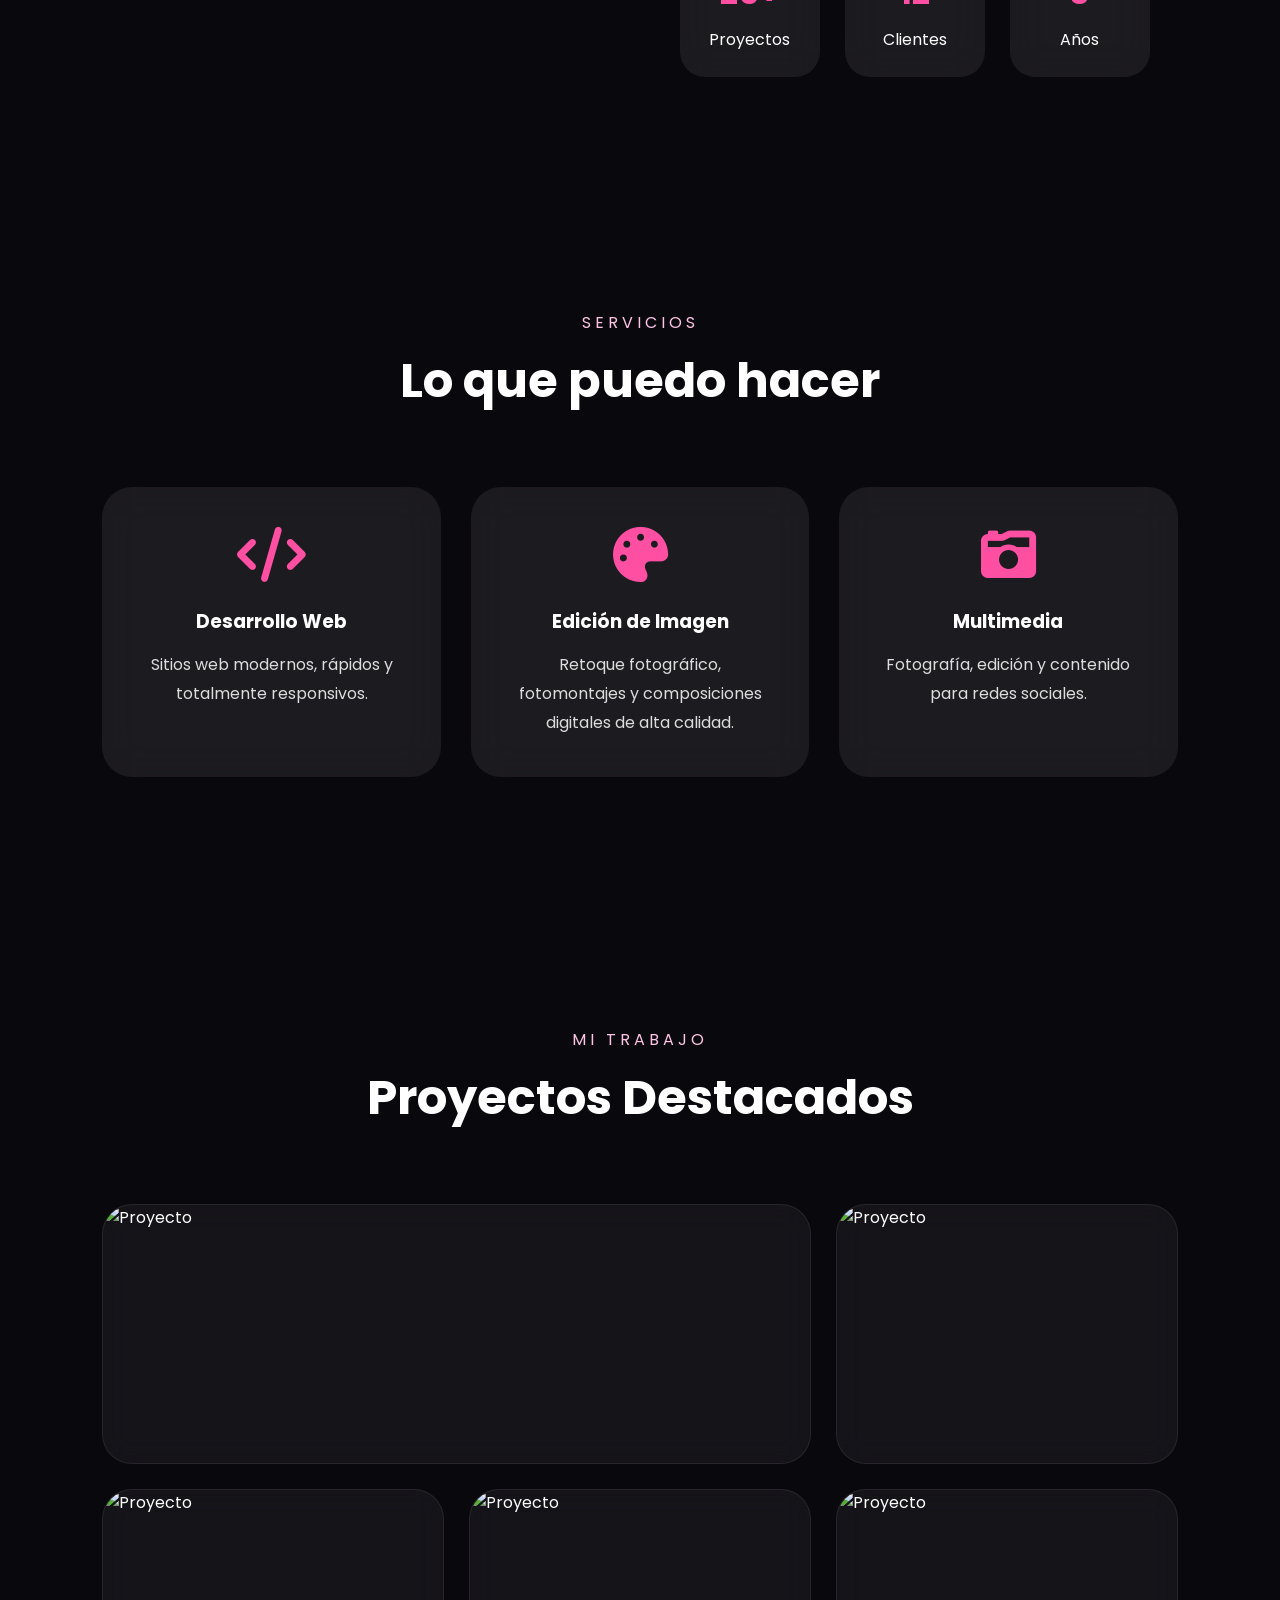
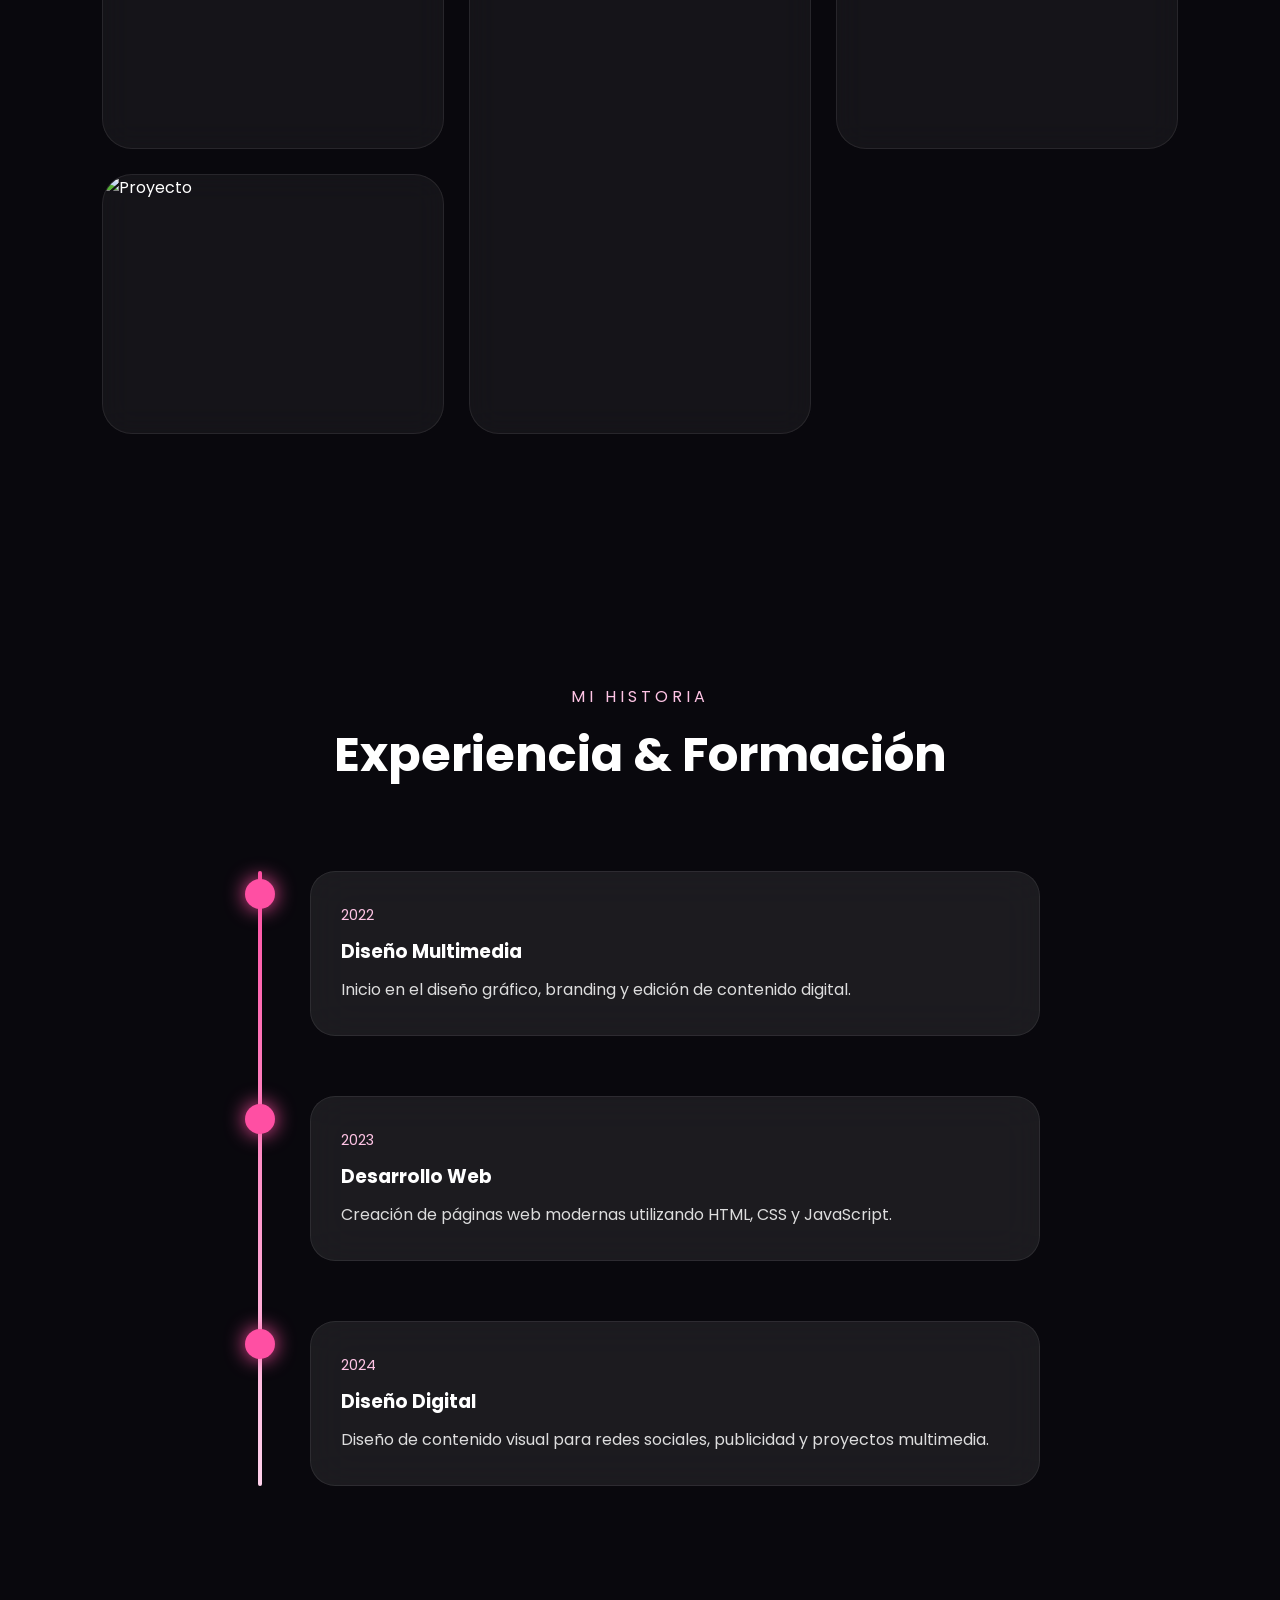
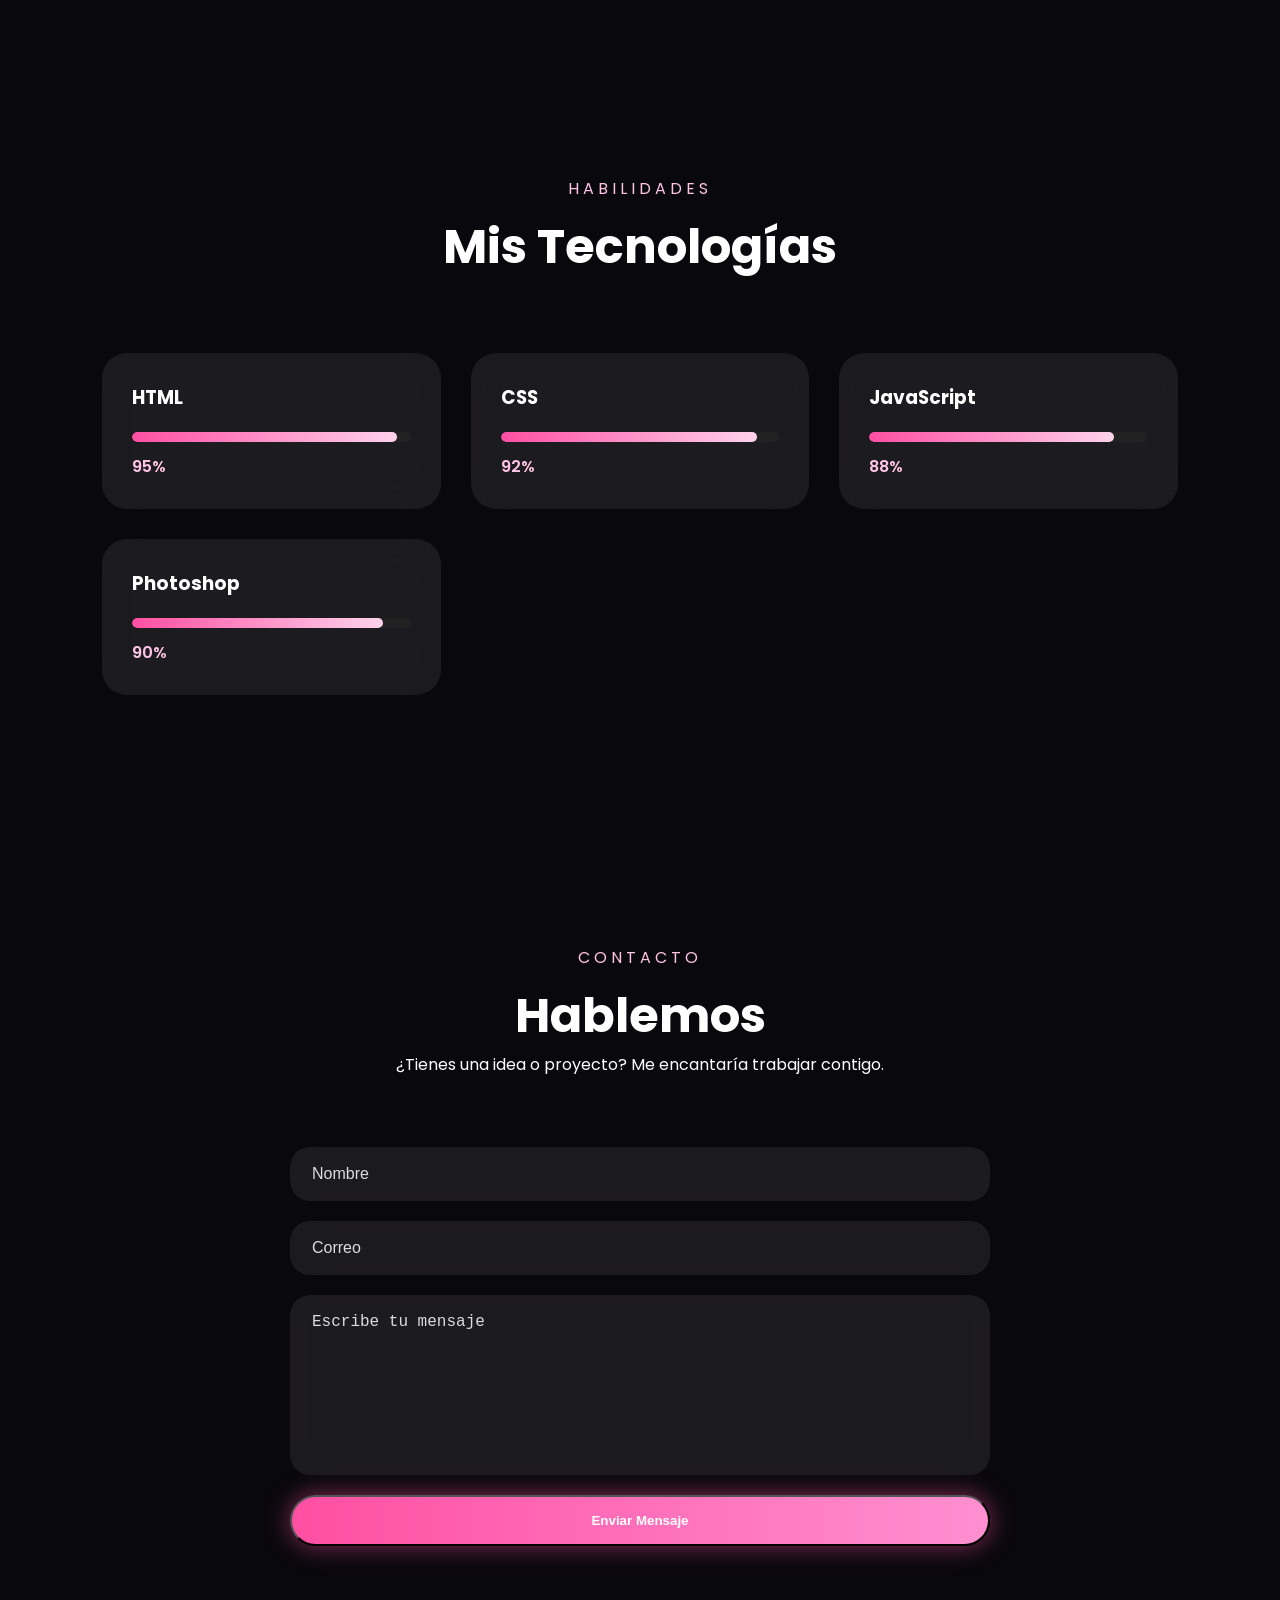
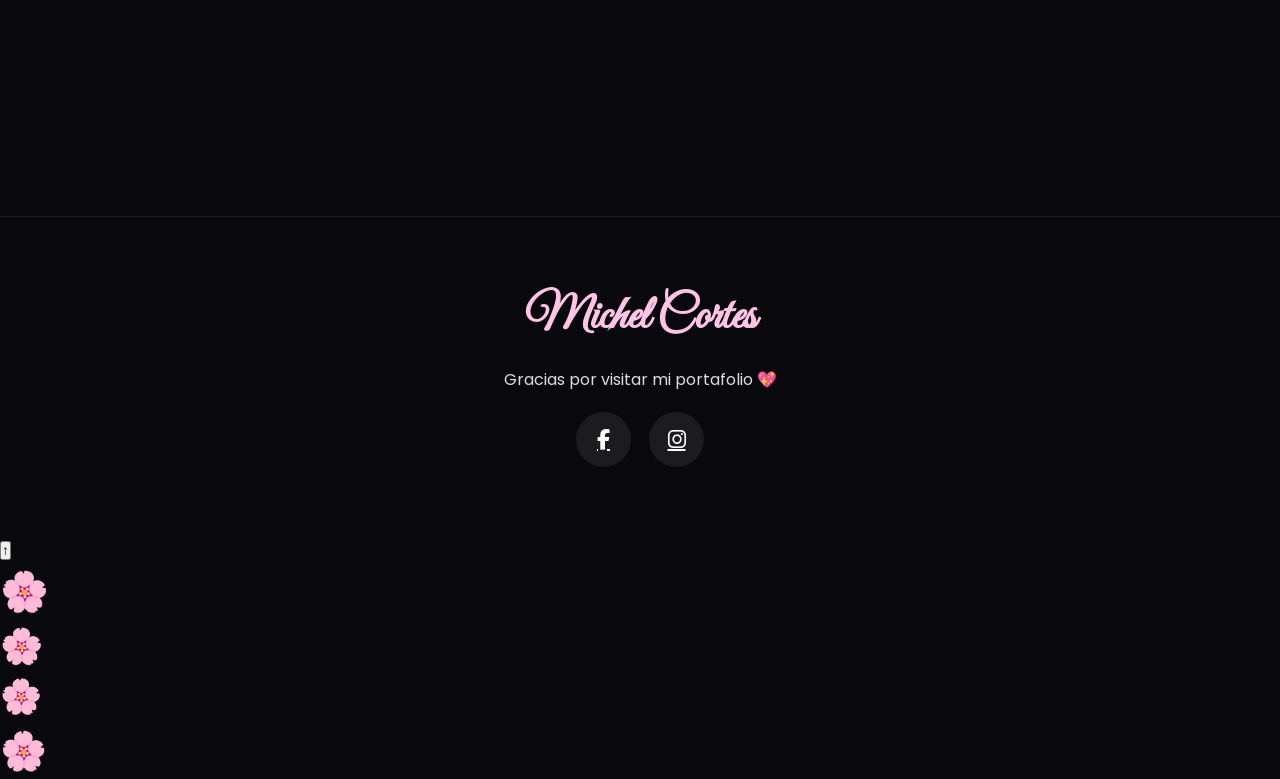
==== commit 7472f9c0: "Update index.html" ====
--- a/index.html
+++ b/index.html
@@ -143,7 +143,7 @@
         </div>
 
         <div class="badge badge-2">
-            ✨ UI Designer
+            ✨ Diseñadora
         </div>
 
         <div class="badge badge-3">
@@ -242,12 +242,11 @@
 
             <i class="fa-solid fa-palette"></i>
 
-            <h3>Diseño UI</h3>
+            <h3>Edición de Imagen</h3>
 
             <p>
 
-                Interfaces elegantes inspiradas en tendencias actuales.
-
+               Retoque fotográfico, fotomontajes y composiciones digitales de alta calidad.
             </p>
 
         </article>
@@ -432,11 +431,10 @@
 
                 <span>2024</span>
 
-                <h3>UI / UX Design</h3>
+                <h3>Diseño Digital</h3>
 
                 <p>
-                    Diseño de interfaces enfocadas en la experiencia
-                    del usuario.
+                   Diseño de contenido visual para redes sociales, publicidad y proyectos multimedia.
                 </p>
 
             </div>
